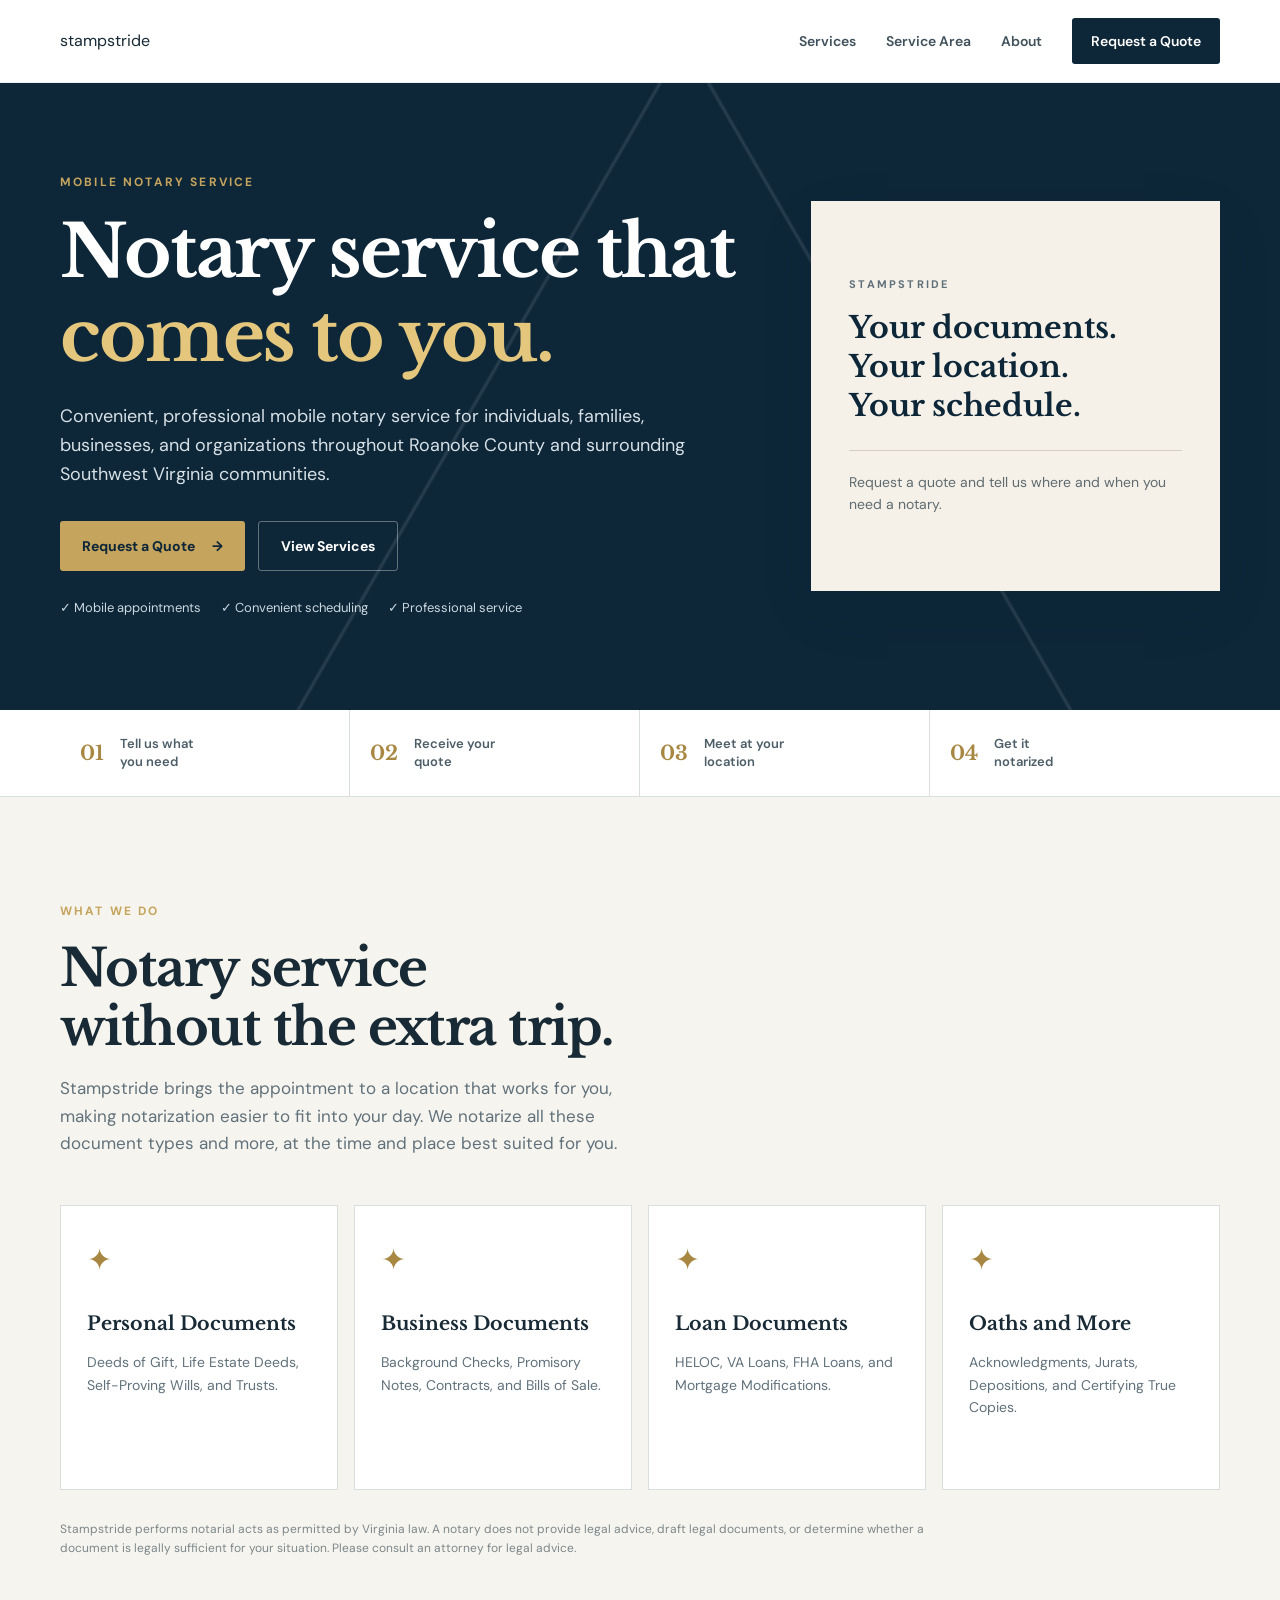
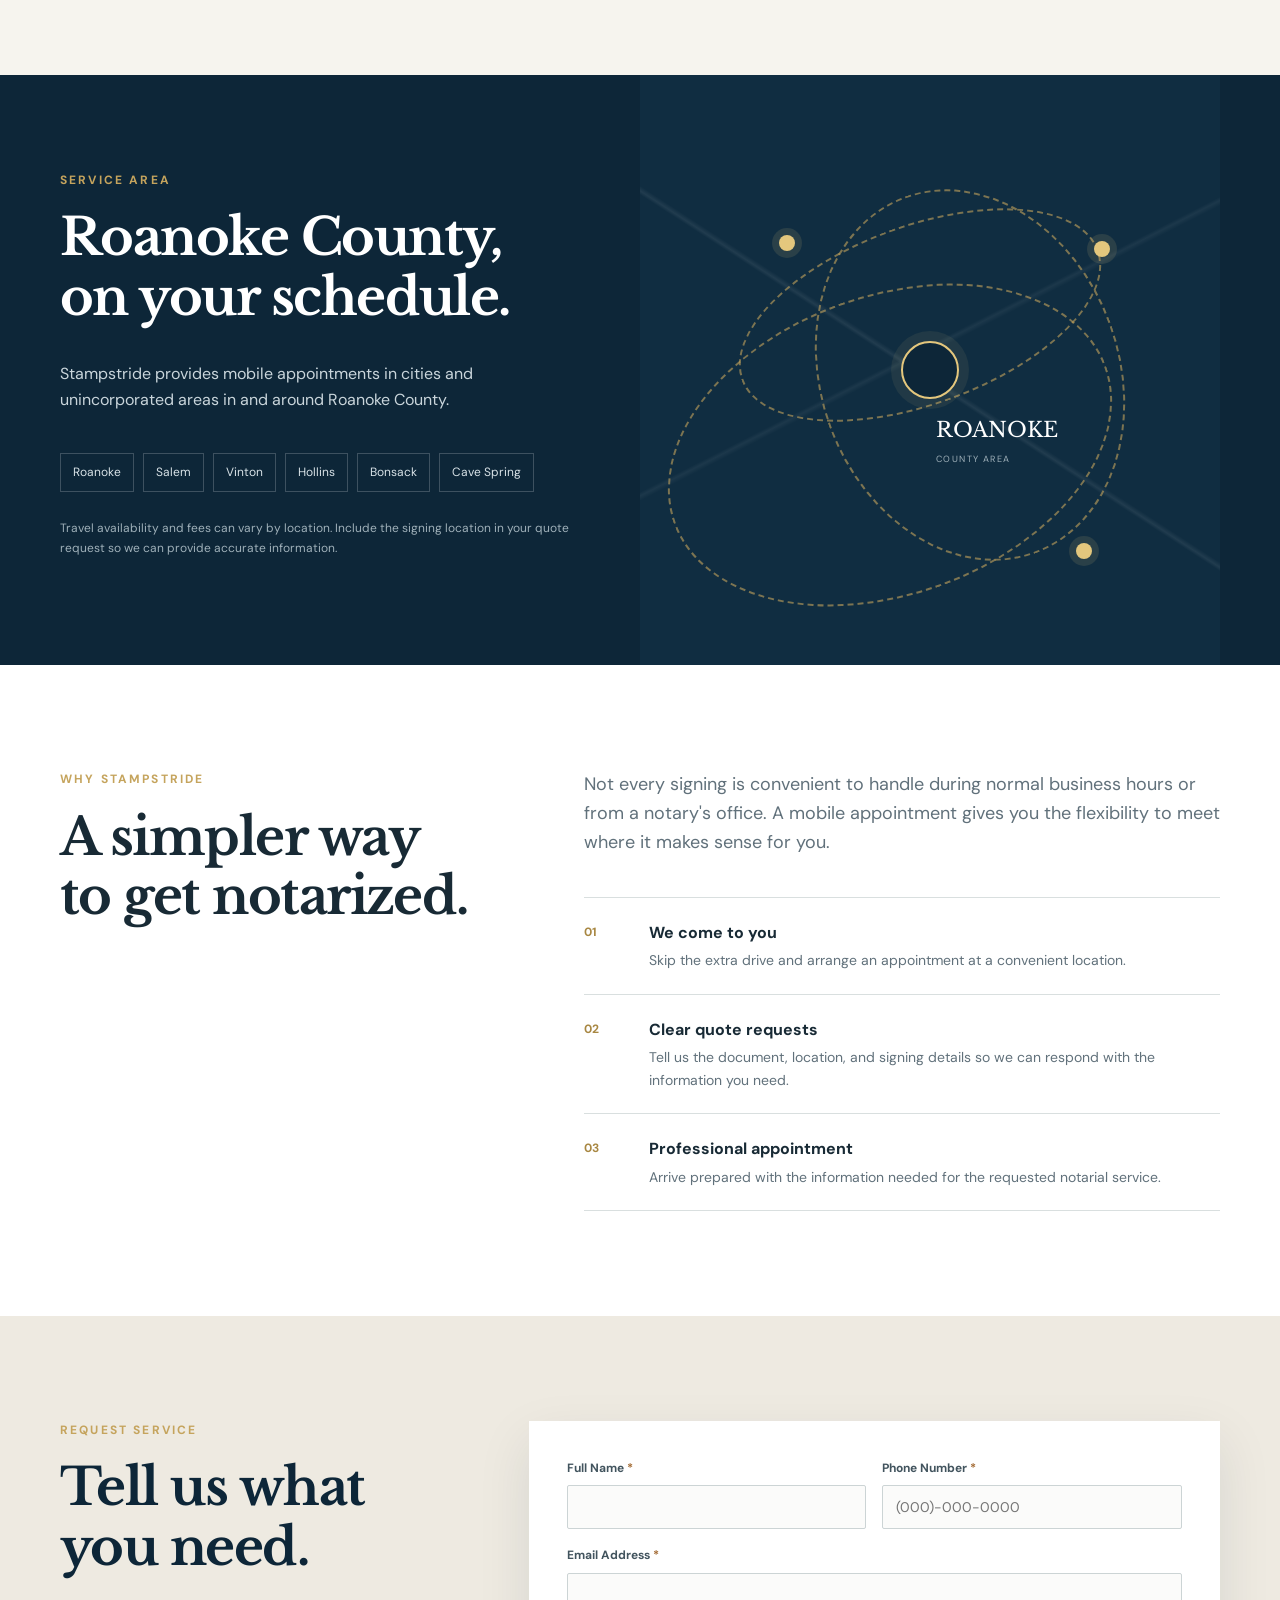
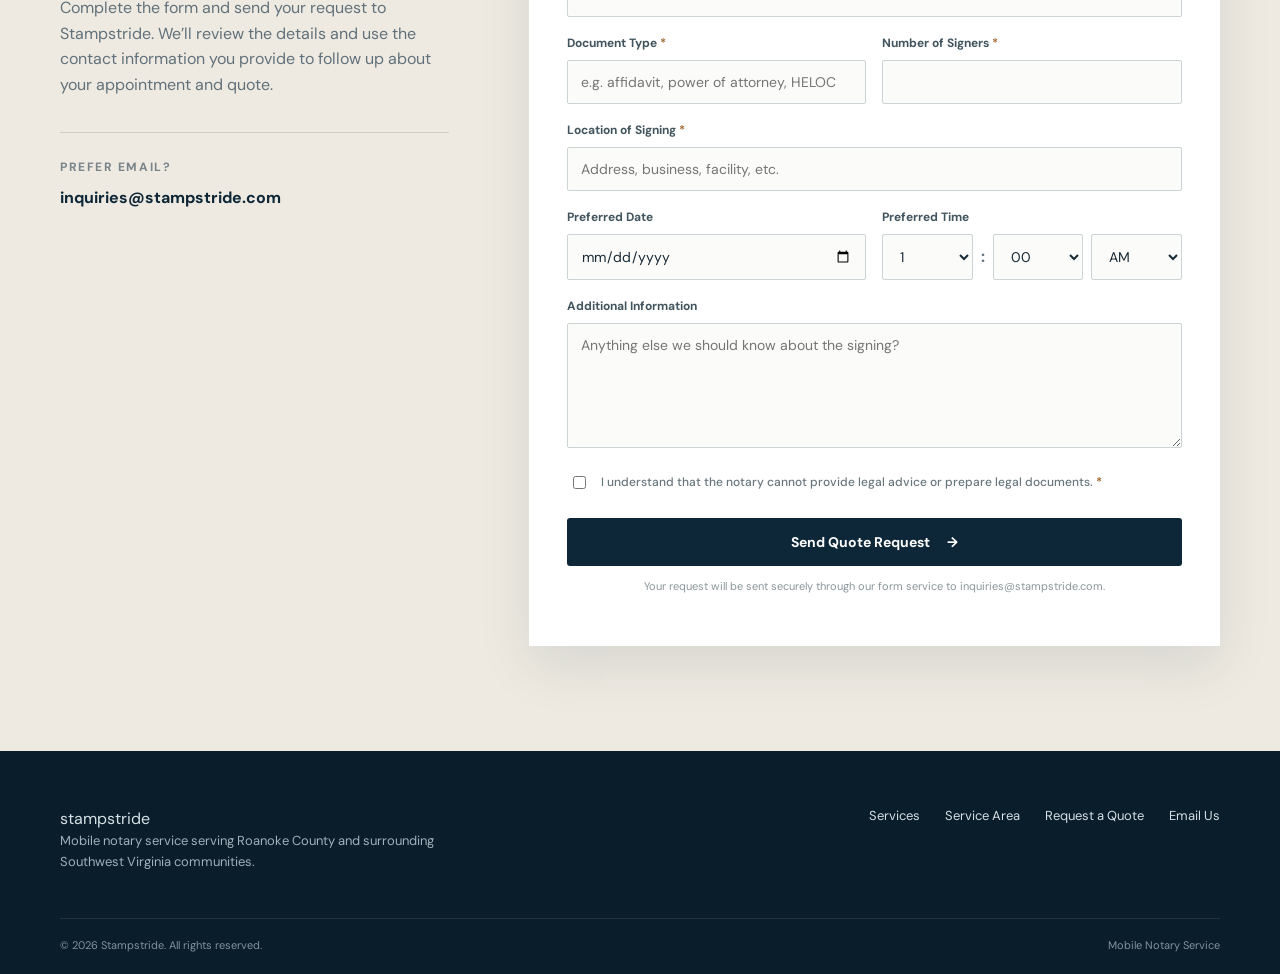
==== index.html @ e32e6a05 "Refine service descriptions in index.html Updated service descriptions to include 'and' for clarity." ====
<!doctype html>
<html lang="en">
<head>
  <meta charset="utf-8">
  <meta name="viewport" content="width=device-width, initial-scale=1">
  <meta name="description" content="Stampstride is a mobile notary service serving Roanoke County and surrounding Southwest Virginia communities. Request a convenient mobile notary quote.">
  <meta name="theme-color" content="#0d2638">
  <title>Stampstride | Mobile Notary Service in Roanoke County, VA</title>
  <link rel="canonical" href="https://stampstride.com/">
  <meta property="og:title" content="Stampstride | Mobile Notary Service">
  <meta property="og:description" content="Convenient mobile notary service serving Roanoke County and surrounding Southwest Virginia communities.">
  <meta property="og:type" content="website">
  <meta property="og:url" content="https://stampstride.com/">
  <link rel="icon" href="image.png" type="image/png">
  <link rel="preconnect" href="https://fonts.googleapis.com">
  <link rel="preconnect" href="https://fonts.gstatic.com" crossorigin>
  <link href="https://fonts.googleapis.com/css2?family=DM+Sans:wght@400;500;600;700&family=Libre+Baskerville:wght@700&display=swap" rel="stylesheet">
  <link rel="stylesheet" href="styles.css">
</head>
<body>
  <header class="site-header">
    <div class="container nav-wrap">
      <a class="brand" href="#top" aria-label="Stampstride home"><span class="brand-mark">stampstride</span></a>
      <nav class="nav" aria-label="Main navigation">
        <a href="#services">Services</a><a href="#service-area">Service Area</a><a href="#about">About</a><a class="nav-cta" href="#quote">Request a Quote</a>
      </nav>
      <button class="menu-toggle" aria-label="Open menu" aria-expanded="false"><span></span><span></span><span></span></button>
    </div>
    <div class="mobile-nav" aria-hidden="true"><a href="#services">Services</a><a href="#service-area">Service Area</a><a href="#about">About</a><a href="#quote">Request a Quote</a></div>
  </header>

  <main id="top">
    <section class="hero"><div class="hero-texture"></div><div class="container hero-grid">
      <div class="hero-copy"><p class="eyebrow">Mobile Notary Service</p><h1>Notary service that<br><em>comes to you.</em></h1>
        <p class="hero-lead">Convenient, professional mobile notary service for individuals, families, businesses, and organizations throughout Roanoke County and surrounding Southwest Virginia communities.</p>
        <div class="hero-actions"><a class="button button-primary" href="#quote">Request a Quote <span>→</span></a><a class="button button-ghost" href="#services">View Services</a></div>
        <div class="hero-points"><span>✓ Mobile appointments</span><span>✓ Convenient scheduling</span><span>✓ Professional service</span></div>
      </div>
      <div class="hero-card" aria-label="Mobile notary appointment"><div class="stamp-mark"><div class="stamp-circle">SS</div><div class="stamp-lines"></div></div><p class="card-label">STAMPSTRIDE</p><h2>Your documents.<br>Your location.<br>Your schedule.</h2><div class="card-rule"></div><p>Request a quote and tell us where and when you need a notary.</p></div>
    </div></section>

    <section class="trust-strip"><div class="container trust-grid"><div><strong>01</strong><span>Tell us what<br>you need</span></div><div><strong>02</strong><span>Receive your<br>quote</span></div><div><strong>03</strong><span>Meet at your<br>location</span></div><div><strong>04</strong><span>Get it<br>notarized</span></div></div></section>

    <section class="section" id="services"><div class="container"><div class="section-heading"><p class="eyebrow">What We Do</p><h2>Notary service<br>without the extra trip.</h2><p>Stampstride brings the appointment to a location that works for you, making notarization easier to fit into your day. We notarize all these document types and more, at the time and place best suited for you.</p></div><div class="service-grid">
      <article class="service-card"><span class="service-number"></span><div class="icon">✦</div><h3>Personal Documents</h3><p>Deeds of Gift, Life Estate Deeds, Self-Proving Wills, and Trusts.</p></article>
      <article class="service-card"><span class="service-number"></span><div class="icon">✦</div><h3>Business Documents</h3><p>Background Checks, Promisory Notes, Contracts, and Bills of Sale.</p></article>
      <article class="service-card"><span class="service-number"></span><div class="icon">✦</div><h3>Loan Documents</h3><p>HELOC, VA Loans, FHA Loans, and Mortgage Modifications.</p></article>
      <article class="service-card"><span class="service-number"></span><div class="icon">✦</div><h3>Oaths and More</h3><p>Acknowledgments, Jurats, Depositions, and Certifying True Copies.</p></article>
    </div><p class="legal-note">Stampstride performs notarial acts as permitted by Virginia law. A notary does not provide legal advice, draft legal documents, or determine whether a document is legally sufficient for your situation. Please consult an attorney for legal advice.</p></div></section>

    <section class="split-section" id="service-area"><div class="container split-grid"><div class="area-panel"><p class="eyebrow">Service Area</p><h2>Roanoke County,<br>on your schedule.</h2><p>Stampstride provides mobile appointments in cities and unincorporated areas in and around Roanoke County.</p><div class="area-list"><span>Roanoke</span><span>Salem</span><span>Vinton</span><span>Hollins</span><span>Bonsack</span><span>Cave Spring</span></div><p class="small-note">Travel availability and fees can vary by location. Include the signing location in your quote request so we can provide accurate information.</p></div><div class="area-visual"><div class="route route-one"></div><div class="route route-two"></div><div class="route route-three"></div><div class="map-pin pin-main" aria-hidden="true"></div><div class="map-pin pin-one"></div><div class="map-pin pin-two"></div><div class="map-pin pin-three"></div><div class="map-label">ROANOKE<br><small>COUNTY AREA</small></div></div></div></section>

    <section class="section about-section" id="about"><div class="container about-grid"><div><p class="eyebrow">Why Stampstride</p><h2>A simpler way<br>to get notarized.</h2></div><div class="about-copy"><p>Not every signing is convenient to handle during normal business hours or from a notary's office. A mobile appointment gives you the flexibility to meet where it makes sense for you.</p><div class="feature-list"><div><span>01</span><div><h3>We come to you</h3><p>Skip the extra drive and arrange an appointment at a convenient location.</p></div></div><div><span>02</span><div><h3>Clear quote requests</h3><p>Tell us the document, location, and signing details so we can respond with the information you need.</p></div></div><div><span>03</span><div><h3>Professional appointment</h3><p>Arrive prepared with the information needed for the requested notarial service.</p></div></div></div></div></div></section>

    <section class="quote-section" id="quote"><div class="container quote-grid"><div class="quote-intro"><p class="eyebrow">Request Service</p><h2>Tell us what<br>you need.</h2><p>Complete the form and send your request to Stampstride. We’ll review the details and use the contact information you provide to follow up about your appointment and quote.</p><div class="direct-contact"><p>Prefer email?</p><a href="mailto:inquiries@stampstride.com?subject=Notary%20Service%20Request">inquiries@stampstride.com</a></div></div>
      <form class="quote-form" action="https://formspree.io/f/YOUR_FORMSPREE_FORM_ID" method="POST"><input type="hidden" name="_subject" value="New Stampstride Notary Quote Request"><input type="hidden" name="_cc" value=""><input type="hidden" name="_template" value="table"><input type="hidden" name="_next" value="https://stampstride.com/thank-you.html"><input type="text" name="_gotcha" class="honeypot" tabindex="-1" autocomplete="off">
        <div class="form-row"><label><span>Full Name <b>*</b></span><input type="text" name="name" autocomplete="name" required></label><label><span>Phone Number <b>*</b></span><input type="tel" name="phone" autocomplete="tel" required></label></div>
        <label><span>Email Address <b>*</b></span><input type="email" name="email" autocomplete="email" required></label>
        <div class="form-row"><label><span>Document Type <b>*</b></span><input type="text" name="document_type" placeholder="e.g. affidavit, power of attorney, HELOC" required></label><label><span>Number of Signers <b>*</b></span><input type="number" name="number_of_signers" min="1" max="50" required></label></div>
        <label><span>Location of Signing <b>*</b></span><input type="text" name="signing_location" placeholder="Address, business, facility, etc." autocomplete="street-address" required></label>
        <div class="form-row"><label><span>Preferred Date</span><input type="date" name="preferred_date"></label><label><span>Preferred Time</span><input type="text" name="preferred_time" placeholder="e.g. 2:00 PM"></label></div>
        <label><span>Additional Information</span><textarea name="additional_information" rows="5" placeholder="Anything else we should know about the signing?"></textarea></label>
        <div class="form-consent"><label class="check-label"><input type="checkbox" name="understand_notary" value="Yes" required><span>I understand that the notary cannot provide legal advice or prepare legal documents. <b>*</b></span></label></div>
        <button class="button button-submit" type="submit">Send Quote Request <span>→</span></button><p class="form-footnote">Your request will be sent securely through our form service to inquiries@stampstride.com.</p><div class="form-status" role="status" aria-live="polite"></div>
      </form></div></section>
  </main>

  <footer class="site-footer"><div class="container footer-top"><div><div class="footer-mark" aria-label="Stampstride">stampstride</div><p>Mobile notary service serving Roanoke County and surrounding Southwest Virginia communities.</p></div><div class="footer-links"><a href="#services">Services</a><a href="#service-area">Service Area</a><a href="#quote">Request a Quote</a><a href="mailto:inquiries@stampstride.com">Email Us</a></div></div><div class="container footer-bottom"><span>© <span id="year"></span> Stampstride. All rights reserved.</span><span>Mobile Notary Service</span></div></footer>
  <script src="script.js"></script>
</body>
</html>
---- styles.css ----
:root{
  --navy:#0d2638;
  --navy-2:#12364d;
  --ink:#182a35;
  --muted:#61717b;
  --paper:#f6f4ee;
  --white:#fff;
  --line:#d9dfdf;
  --accent:#c5a45d;
  --accent-dark:#a88742;
  --shadow:0 20px 50px rgba(13,38,56,.10);
}
*{box-sizing:border-box}
html{scroll-behavior:smooth}
body{margin:0;font-family:"DM Sans",Arial,sans-serif;color:var(--ink);background:var(--paper);line-height:1.6}
a{color:inherit;text-decoration:none}
img{max-width:100%;display:block}
.container{width:min(1160px,calc(100% - 40px));margin:auto}
.site-header{position:sticky;top:0;z-index:20;background:rgba(255,255,255,.96);backdrop-filter:blur(10px);border-bottom:1px solid rgba(13,38,56,.08)}
.nav-wrap{height:82px;display:flex;align-items:center;justify-content:space-between}
.brand img{width:172px;height:auto}
.nav{display:flex;align-items:center;gap:30px;font-size:14px;font-weight:600}
.nav a:not(.nav-cta){color:#40515c}
.nav a:not(.nav-cta):hover{color:var(--navy)}
.nav-cta{background:var(--navy);color:#fff;padding:12px 19px;border-radius:3px}
.menu-toggle{display:none;background:none;border:0;padding:8px}
.menu-toggle span{display:block;width:25px;height:2px;background:var(--navy);margin:5px}
.mobile-nav{display:none}
.hero{position:relative;overflow:hidden;background:var(--navy);color:#fff;padding:90px 0 92px}
.hero-texture{position:absolute;inset:0;opacity:.12;background-image:linear-gradient(120deg,transparent 0 40%,#fff 40.2%,transparent 40.4%),linear-gradient(60deg,transparent 0 65%,#fff 65.2%,transparent 65.4%)}
.hero-grid{position:relative;display:grid;grid-template-columns:1.25fr .75fr;gap:70px;align-items:center}
.eyebrow{font-size:12px;letter-spacing:.18em;text-transform:uppercase;font-weight:700;color:var(--accent);margin:0 0 18px}
.hero h1,.section-heading h2,.area-panel h2,.about-grid h2,.quote-intro h2{font-family:"Libre Baskerville",Georgia,serif;line-height:1.16;letter-spacing:-.03em}
.hero h1{font-size:clamp(42px,6vw,72px);margin:0 0 25px}
.hero h1 em{color:#e4c77d;font-style:normal}
.hero-lead{max-width:670px;color:#d6e0e5;font-size:18px}
.hero-actions{display:flex;gap:13px;margin:32px 0 27px}
.button{display:inline-flex;align-items:center;justify-content:center;gap:17px;border:0;cursor:pointer;font:700 14px "DM Sans",sans-serif;padding:15px 22px;border-radius:3px;transition:.2s ease}
.button-primary{background:var(--accent);color:var(--navy)}
.button-primary:hover{background:#d8ba70;transform:translateY(-1px)}
.button-ghost{border:1px solid rgba(255,255,255,.35);color:#fff}
.button-ghost:hover{background:rgba(255,255,255,.08)}
.hero-points{display:flex;gap:20px;flex-wrap:wrap;color:#cbd8df;font-size:13px}
.hero-card{background:#f5f1e8;color:var(--navy);padding:42px 38px;box-shadow:var(--shadow);position:relative;min-height:390px;display:flex;flex-direction:column;justify-content:center}
.stamp-mark{display:flex;align-items:center;gap:15px;margin-bottom:25px}
.stamp-circle{width:58px;height:58px;border:2px solid var(--accent-dark);border-radius:50%;display:grid;place-items:center;font-weight:700;font-size:13px;letter-spacing:.08em}
.stamp-lines{width:70px;height:2px;background:var(--accent)}
.card-label{font-size:11px;letter-spacing:.2em;font-weight:700;margin:0 0 14px;color:#60707a}
.hero-card h2{font-family:"Libre Baskerville",Georgia,serif;font-size:30px;line-height:1.3;margin:0}
.card-rule{height:1px;background:#d5cec0;margin:25px 0 20px}
.hero-card>p:last-child{font-size:14px;color:#5f6b70;margin:0}
.trust-strip{background:#fff;border-bottom:1px solid var(--line)}
.trust-grid{display:grid;grid-template-columns:repeat(4,1fr)}
.trust-grid>div{padding:25px 20px;display:flex;align-items:center;gap:16px;border-right:1px solid var(--line)}
.trust-grid>div:last-child{border-right:0}
.trust-grid strong{font-family:"Libre Baskerville",Georgia,serif;font-size:20px;color:var(--accent-dark)}
.trust-grid span{font-size:13px;line-height:1.35;font-weight:600;color:#4d5e68}
.section{padding:105px 0}
.section-heading{max-width:700px;margin-bottom:48px}
.section-heading h2,.about-grid h2,.area-panel h2,.quote-intro h2{font-size:clamp(35px,4vw,52px);margin:0 0 18px}
.section-heading>p:last-child{max-width:610px;color:var(--muted);font-size:17px}
.service-grid{display:grid;grid-template-columns:repeat(4,1fr);gap:16px}
.service-card{background:#fff;border:1px solid var(--line);padding:30px 26px;min-height:285px;position:relative}
.service-card:hover{box-shadow:var(--shadow);transform:translateY(-2px);transition:.2s}
.service-number{position:absolute;right:21px;top:20px;font-size:11px;color:#9aa6aa;font-weight:700}
.icon{font-size:30px;color:var(--accent-dark);margin-bottom:25px}
.service-card h3{font-family:"Libre Baskerville",Georgia,serif;font-size:19px;margin:0 0 12px}
.service-card p{font-size:14px;color:var(--muted);margin:0}
.legal-note{margin-top:30px;font-size:12px;color:#7c878b;max-width:900px}
.split-section{background:var(--navy);color:#fff}
.split-grid{display:grid;grid-template-columns:1fr 1fr;min-height:590px}
.area-panel{padding:90px 60px 90px 0;display:flex;flex-direction:column;justify-content:center}
.area-panel h2{color:#fff}
.area-panel>p:not(.eyebrow){color:#c9d5db;max-width:520px}
.area-list{display:flex;flex-wrap:wrap;gap:9px;margin:25px 0 15px}
.area-list span{border:1px solid rgba(255,255,255,.2);padding:9px 12px;font-size:12px;color:#d8e2e7}
.small-note{font-size:12px!important;color:#9fb0b9!important}
.area-visual{position:relative;overflow:hidden;background:#102d41;min-height:590px}
.area-visual:before{content:"";position:absolute;inset:-20%;background:linear-gradient(25deg,transparent 49%,rgba(255,255,255,.07) 49.3%,transparent 49.7%),linear-gradient(145deg,transparent 48%,rgba(255,255,255,.05) 48.3%,transparent 48.7%);transform:rotate(8deg)}
.route{position:absolute;border:2px dashed rgba(197,164,93,.6);border-radius:50%;transform:rotate(-20deg)}
.route-one{width:380px;height:180px;left:90px;top:150px}
.route-two{width:300px;height:380px;left:180px;top:110px}
.route-three{width:460px;height:300px;left:20px;top:220px}
.map-pin{position:absolute;width:16px;height:16px;border-radius:50%;background:#e4c77d;box-shadow:0 0 0 7px rgba(228,199,125,.12)}
.pin-main{width:58px;height:58px;display:grid;place-items:center;font-size:12px;font-weight:700;border:2px solid #e4c77d;background:var(--navy);color:#e4c77d;box-shadow:0 0 0 10px rgba(228,199,125,.08)}
.pin-one{left:24%;top:27%}.pin-two{right:19%;top:28%}.pin-three{right:22%;bottom:18%}
.map-label{position:absolute;left:51%;top:58%;font-family:"Libre Baskerville",Georgia,serif;font-size:21px;line-height:1.2;color:#fff}
.map-label small{font-family:"DM Sans",sans-serif;font-size:9px;letter-spacing:.16em;color:#9fb0b9}
.about-section{background:#fff}
.about-grid{display:grid;grid-template-columns:.8fr 1.2fr;gap:100px}
.about-copy>p{font-size:18px;color:var(--muted);margin:0 0 40px}
.feature-list>div{display:grid;grid-template-columns:45px 1fr;gap:20px;padding:22px 0;border-top:1px solid var(--line)}
.feature-list>div:last-child{border-bottom:1px solid var(--line)}
.feature-list span{font-size:12px;font-weight:700;color:var(--accent-dark);padding-top:3px}
.feature-list h3{font-size:16px;margin:0 0 4px}
.feature-list p{font-size:14px;color:var(--muted);margin:0}
.quote-section{background:#eeeae1;padding:105px 0}
.quote-grid{display:grid;grid-template-columns:.72fr 1.28fr;gap:80px;align-items:start}
.quote-intro h2{color:var(--navy)}
.quote-intro>p:not(.eyebrow){color:var(--muted);max-width:420px}
.direct-contact{margin-top:35px;padding-top:25px;border-top:1px solid #d2cec4}
.direct-contact p{font-size:12px;text-transform:uppercase;letter-spacing:.13em;font-weight:700;color:#78838a;margin:0 0 7px}
.direct-contact a{font-weight:700;color:var(--navy)}
.quote-form{background:#fff;padding:38px;box-shadow:var(--shadow)}
.form-row{display:grid;grid-template-columns:1fr 1fr;gap:16px}
.quote-form label{display:block;margin-bottom:17px}
.quote-form label>span{display:block;font-size:12px;font-weight:700;color:#42545e;margin-bottom:7px}
.quote-form b{color:#a46c35}
.quote-form input,.quote-form select,.quote-form textarea{width:100%;font:14px "DM Sans",sans-serif;color:var(--ink);background:#fbfbfa;border:1px solid #ccd4d5;border-radius:2px;padding:12px 13px;outline:none}
.quote-form textarea{resize:vertical;min-height:125px}
.quote-form input:focus,.quote-form select:focus,.quote-form textarea:focus{border-color:#7b929e;box-shadow:0 0 0 3px rgba(13,38,56,.06)}
.preferred-time-picker{display:flex;align-items:center;gap:8px}
.preferred-time-picker select{flex:1;min-width:0}
.preferred-time-picker span{font-weight:700;color:var(--muted)}
.check-label{display:flex!important;gap:10px;align-items:flex-start}
.check-label input{width:17px;margin-top:3px;flex:0 0 auto}
.check-label span{font-size:12px!important;font-weight:500!important;color:#68767d!important}
.button-submit{width:100%;background:var(--navy);color:#fff;margin-top:2px}
.button-submit:hover{background:var(--navy-2)}
.form-footnote{font-size:11px;color:#8a9599;text-align:center;margin:12px 0 0}
.form-status{font-size:13px;margin-top:12px;text-align:center}
.honeypot{display:none!important}
.site-footer{background:#091d2a;color:#d5e0e5;padding:55px 0 20px}
.footer-top{display:flex;justify-content:space-between;gap:50px;padding-bottom:45px}
.footer-logo{width:155px;filter:brightness(0) invert(1);margin-bottom:15px}
.footer-top p{font-size:13px;color:#9fb0b9;max-width:380px;margin:0}
.footer-links{display:flex;gap:25px;align-items:flex-start;font-size:13px}
.footer-links a:hover{color:#fff}
.footer-bottom{border-top:1px solid rgba(255,255,255,.1);padding-top:18px;display:flex;justify-content:space-between;font-size:11px;color:#81939d}
@media(max-width:900px){
  .hero-grid,.split-grid,.quote-grid,.about-grid{grid-template-columns:1fr;gap:45px}
  .hero{padding:65px 0}
  .hero-card{min-height:0}
  .service-grid{grid-template-columns:1fr 1fr}
  .area-panel{padding:70px 0 20px}
  .area-visual{min-height:430px}
  .quote-grid{gap:30px}
}
@media(max-width:700px){
  .container{width:min(100% - 28px,1160px)}
  .nav{display:none}
  .menu-toggle{display:block}
  .mobile-nav{background:#fff;border-top:1px solid var(--line);padding:10px 14px 18px}
  .mobile-nav a{display:block;padding:12px;font-size:14px;font-weight:600}
  .mobile-nav.open{display:block}
  .hero h1{font-size:42px}
  .hero-card{padding:32px}
  .trust-grid{grid-template-columns:1fr 1fr}
  .trust-grid>div{border-bottom:1px solid var(--line)}
  .service-grid{grid-template-columns:1fr}
  .section,.quote-section{padding:75px 0}
  .form-row{grid-template-columns:1fr;gap:0}
  .quote-form{padding:24px 18px}
  .footer-top,.footer-links{flex-direction:column}
  .footer-links{gap:12px}
  .footer-bottom{flex-direction:column;gap:8px}
}
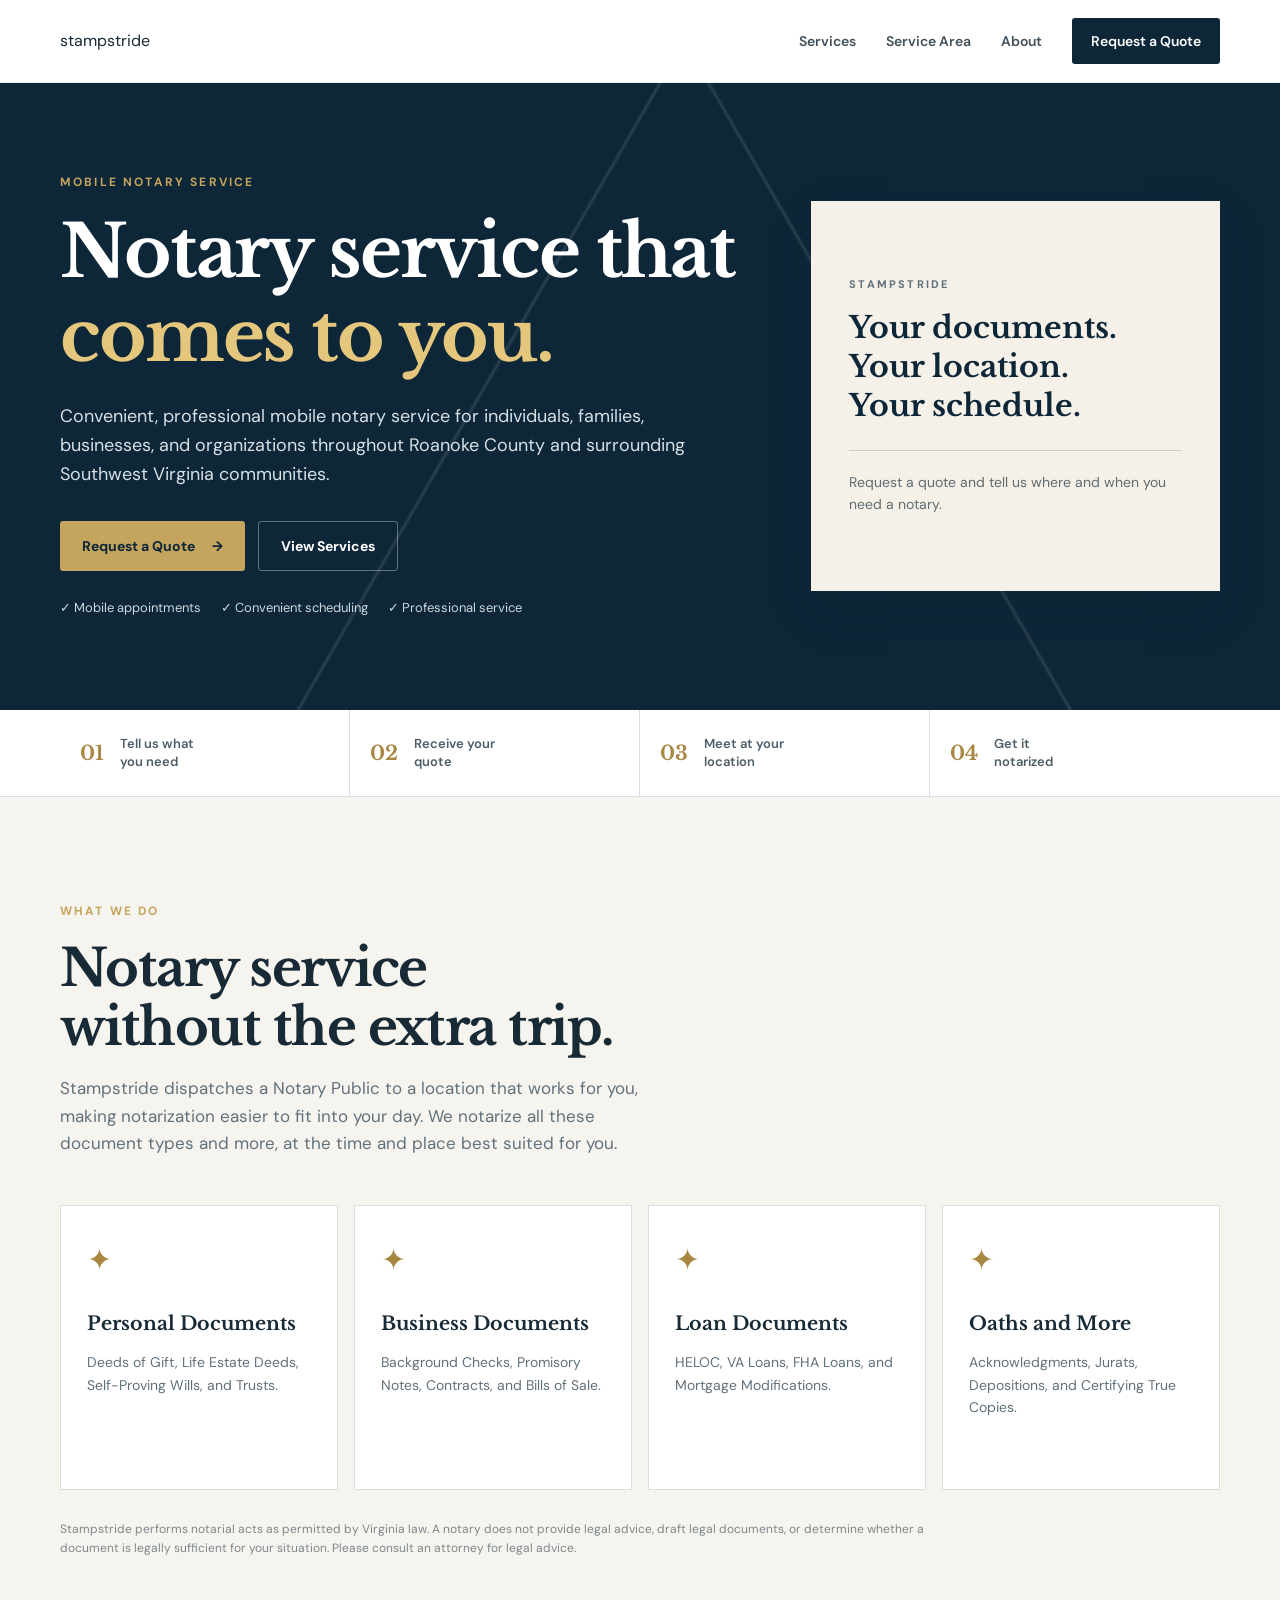
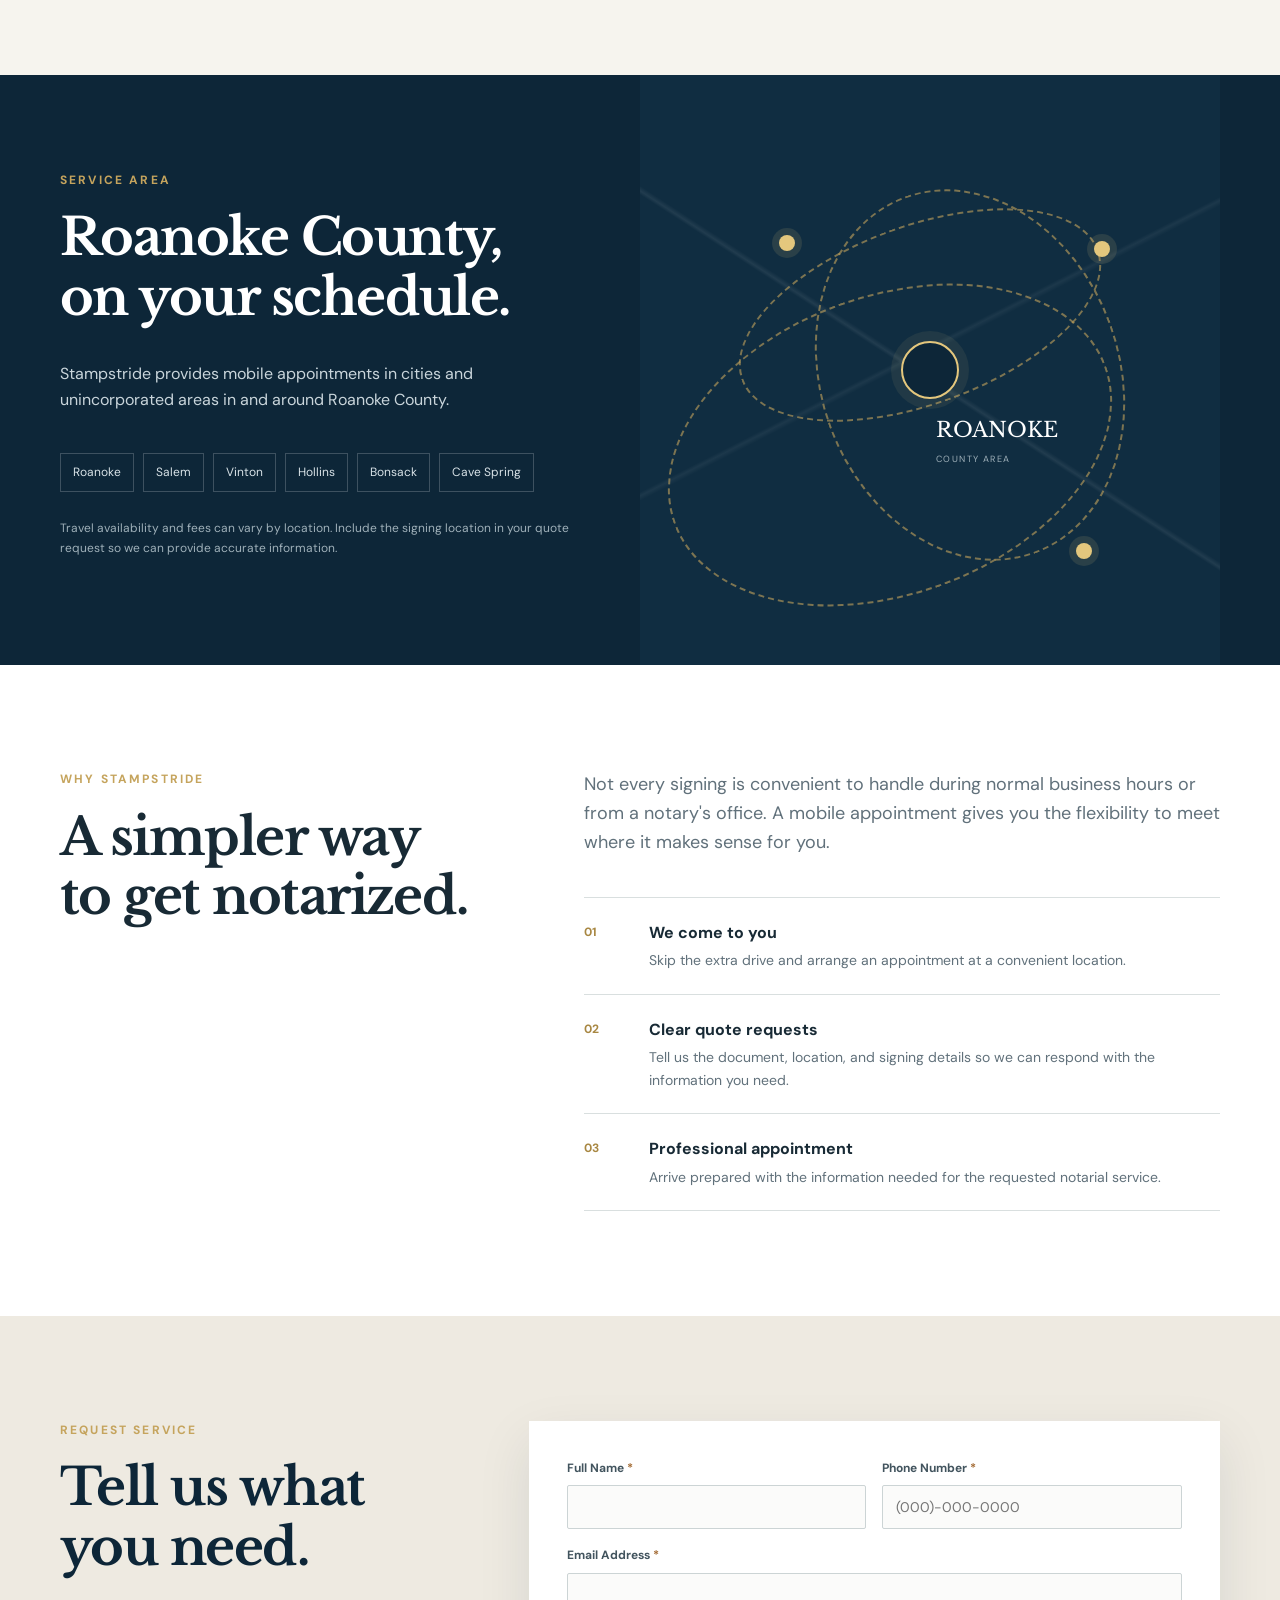
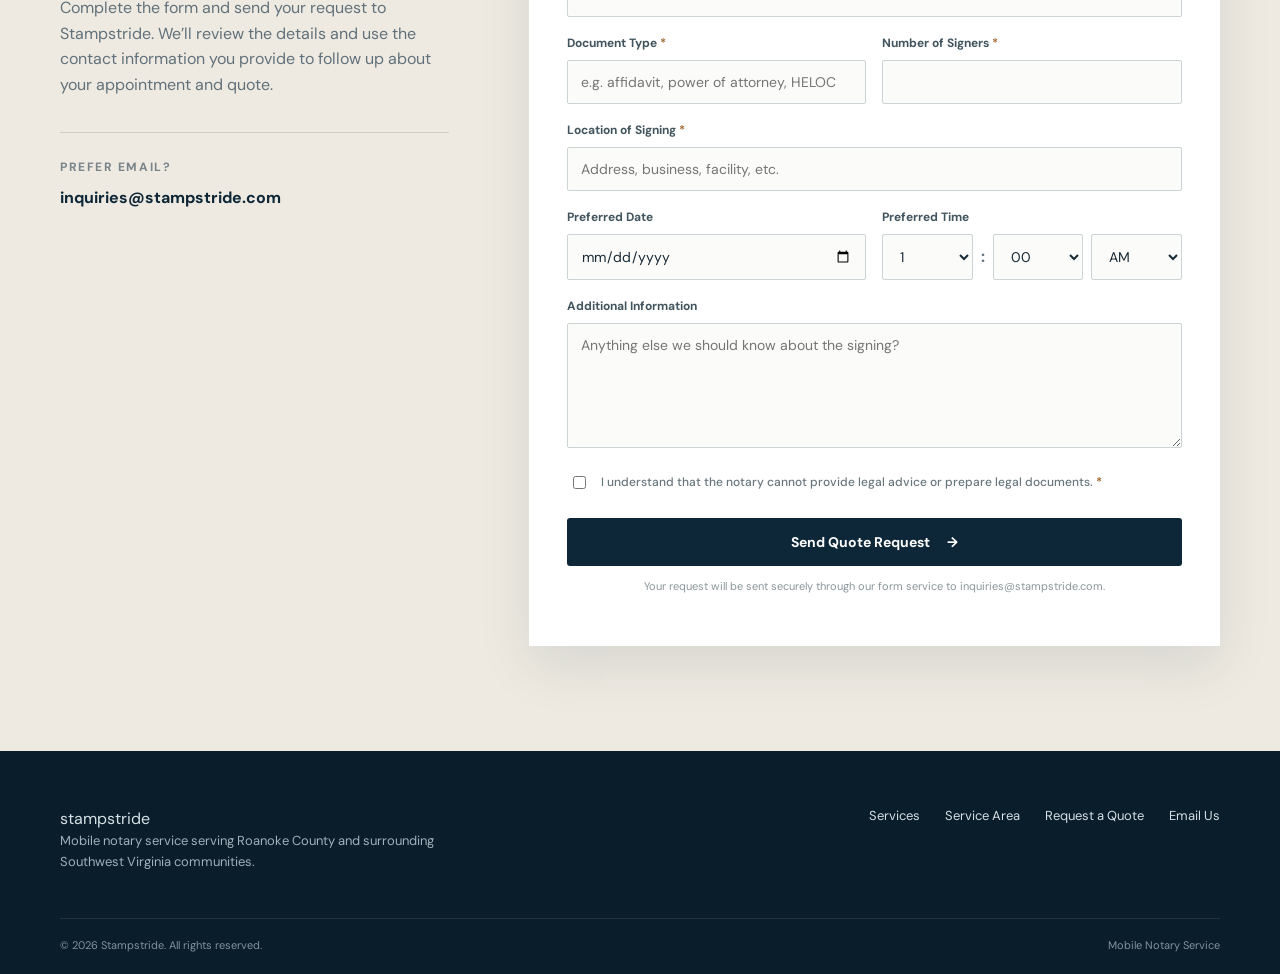
==== commit 5109ab05: "Revise notary service description in index.html Updated service description to clarify that Stampstr" ====
--- a/index.html
+++ b/index.html
@@ -41,7 +41,7 @@
 
     <section class="trust-strip"><div class="container trust-grid"><div><strong>01</strong><span>Tell us what<br>you need</span></div><div><strong>02</strong><span>Receive your<br>quote</span></div><div><strong>03</strong><span>Meet at your<br>location</span></div><div><strong>04</strong><span>Get it<br>notarized</span></div></div></section>
 
-    <section class="section" id="services"><div class="container"><div class="section-heading"><p class="eyebrow">What We Do</p><h2>Notary service<br>without the extra trip.</h2><p>Stampstride brings the appointment to a location that works for you, making notarization easier to fit into your day. We notarize all these document types and more, at the time and place best suited for you.</p></div><div class="service-grid">
+    <section class="section" id="services"><div class="container"><div class="section-heading"><p class="eyebrow">What We Do</p><h2>Notary service<br>without the extra trip.</h2><p>Stampstride dispatches a Notary Public to a location that works for you, making notarization easier to fit into your day. We notarize all these document types and more, at the time and place best suited for you.</p></div><div class="service-grid">
       <article class="service-card"><span class="service-number"></span><div class="icon">✦</div><h3>Personal Documents</h3><p>Deeds of Gift, Life Estate Deeds, Self-Proving Wills, and Trusts.</p></article>
       <article class="service-card"><span class="service-number"></span><div class="icon">✦</div><h3>Business Documents</h3><p>Background Checks, Promisory Notes, Contracts, and Bills of Sale.</p></article>
       <article class="service-card"><span class="service-number"></span><div class="icon">✦</div><h3>Loan Documents</h3><p>HELOC, VA Loans, FHA Loans, and Mortgage Modifications.</p></article>
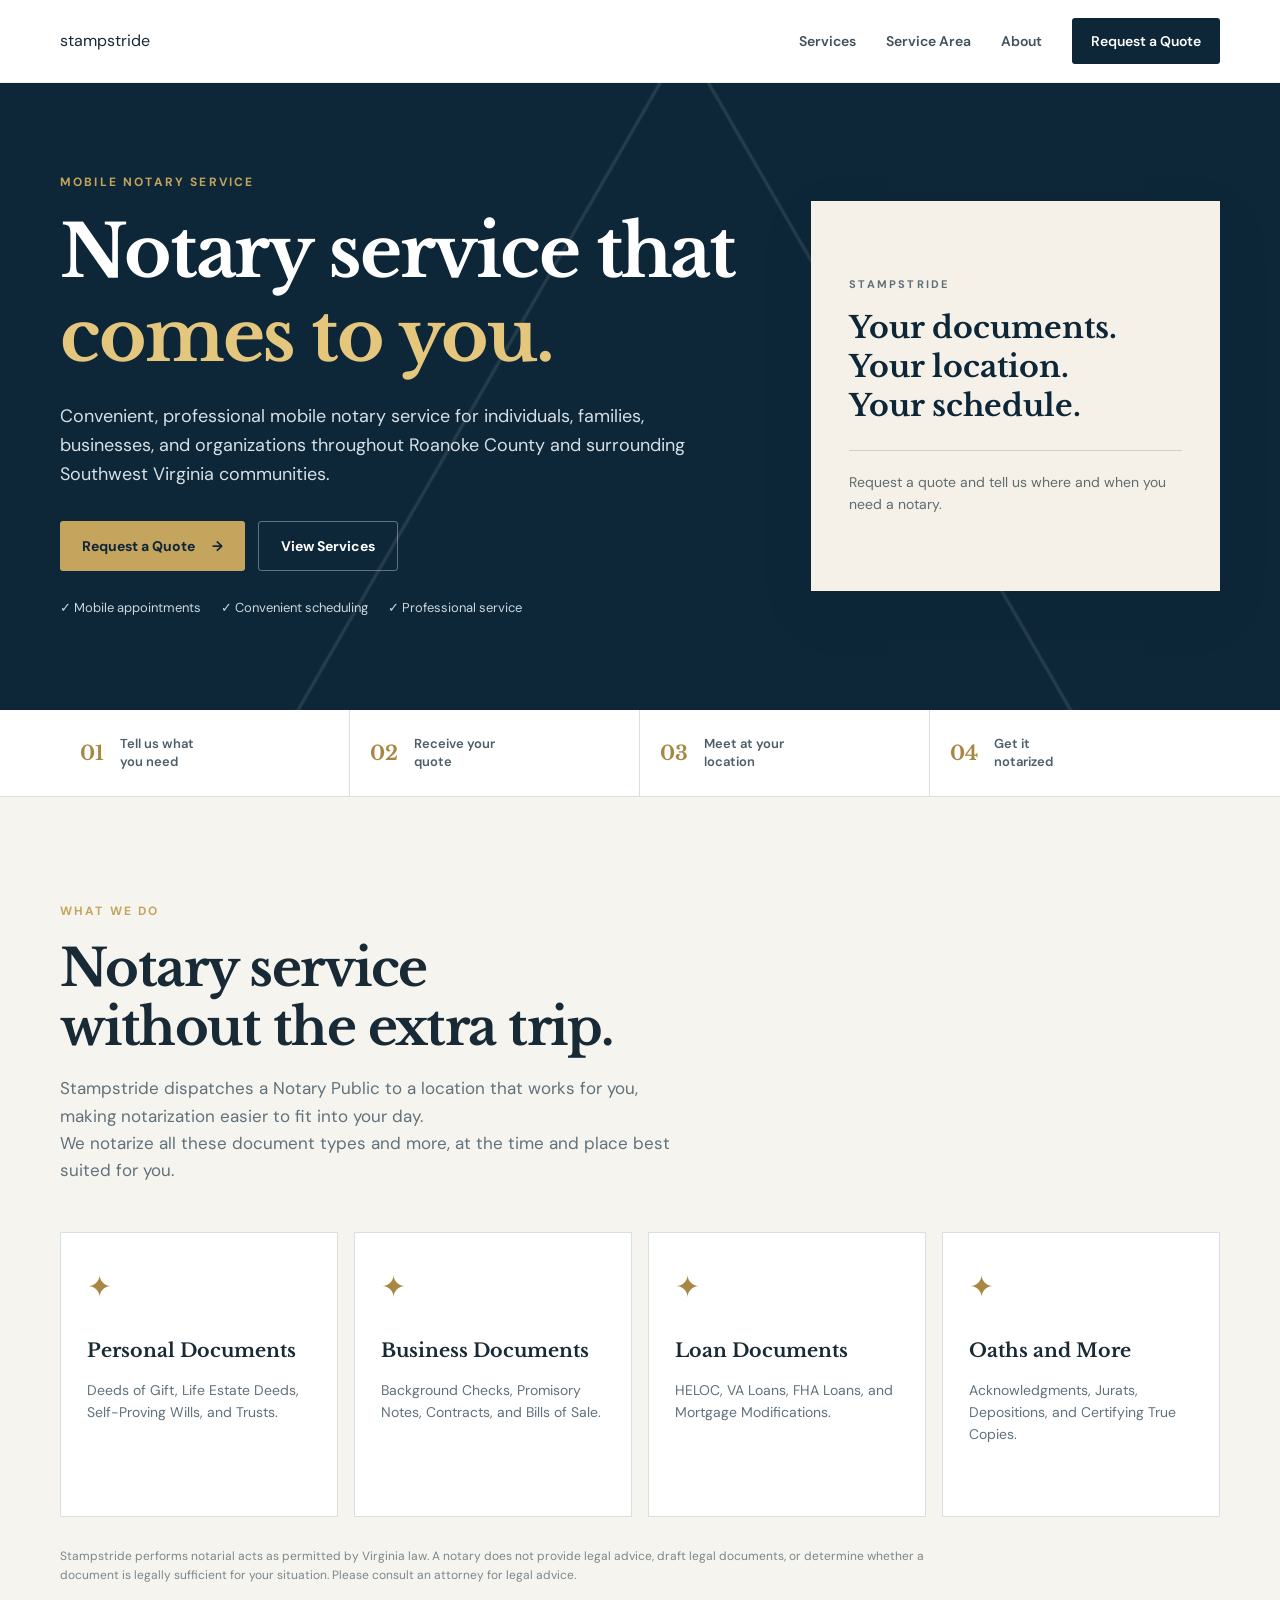
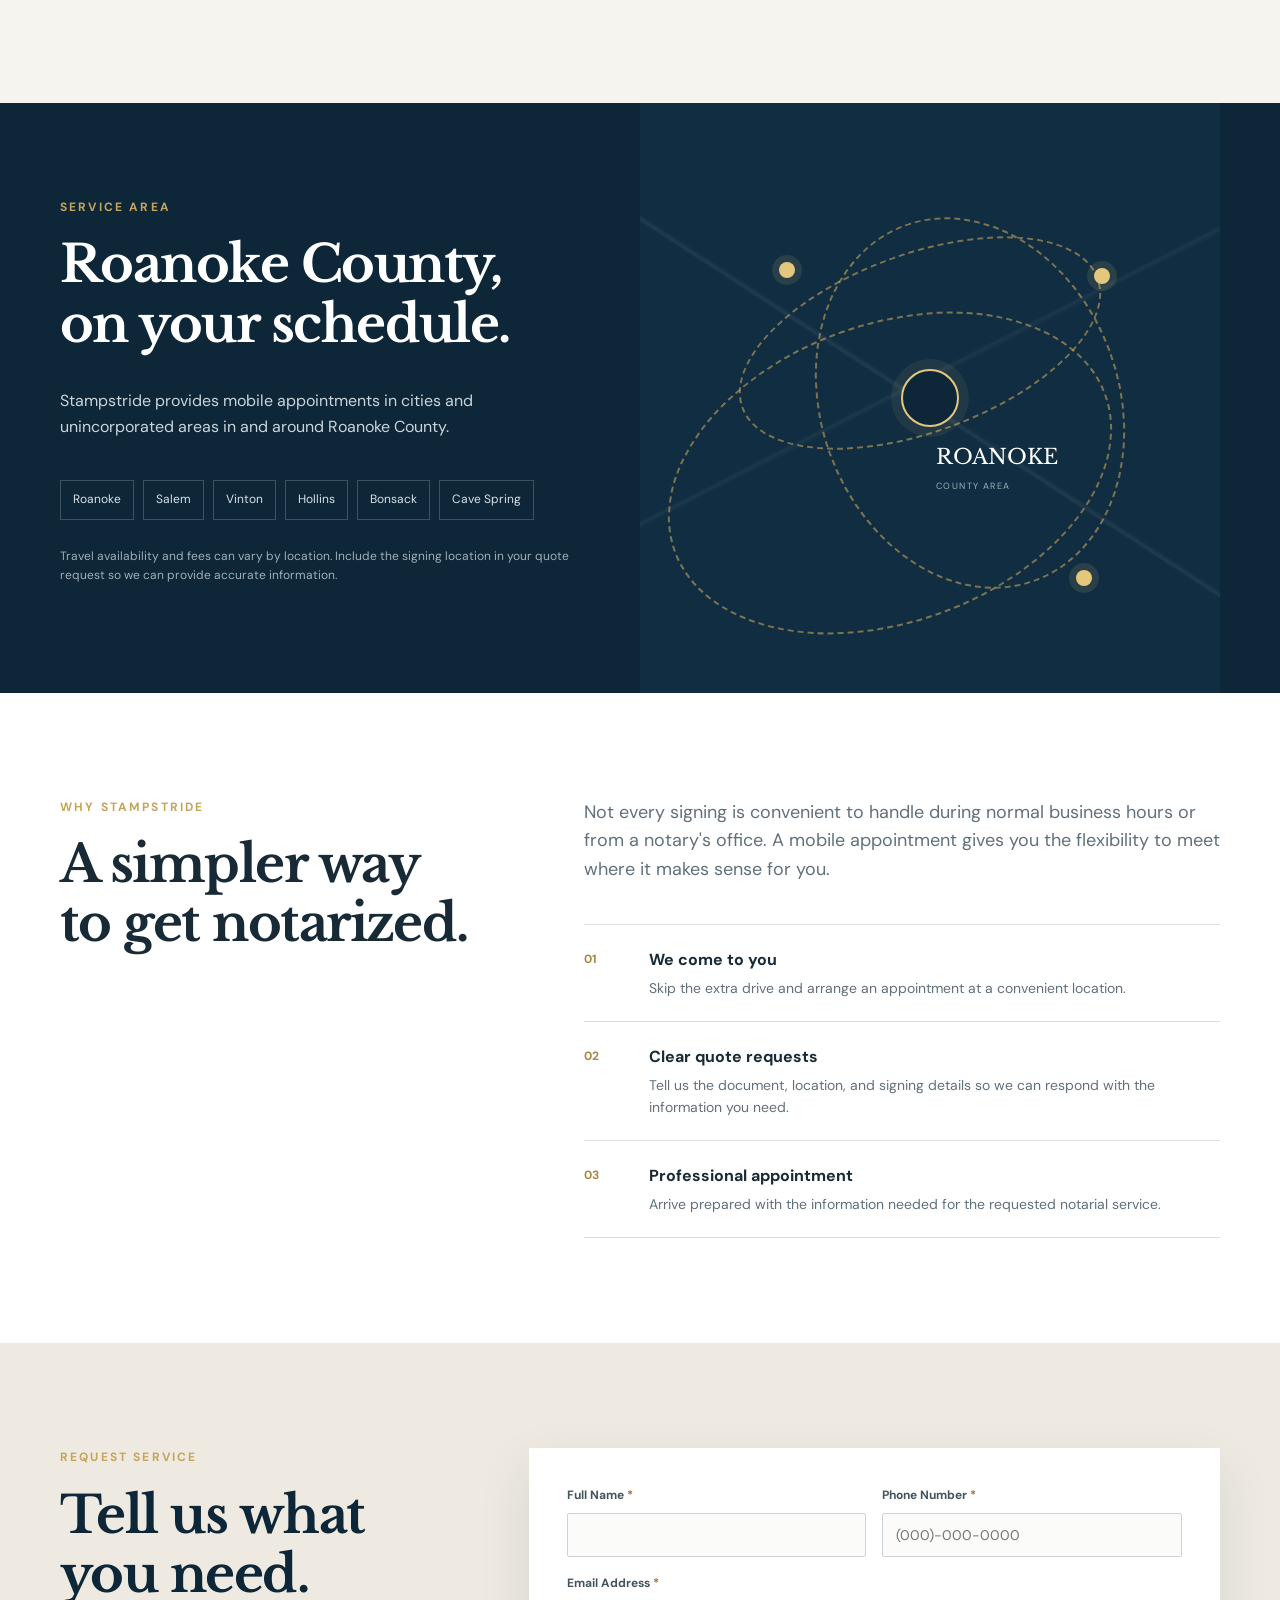
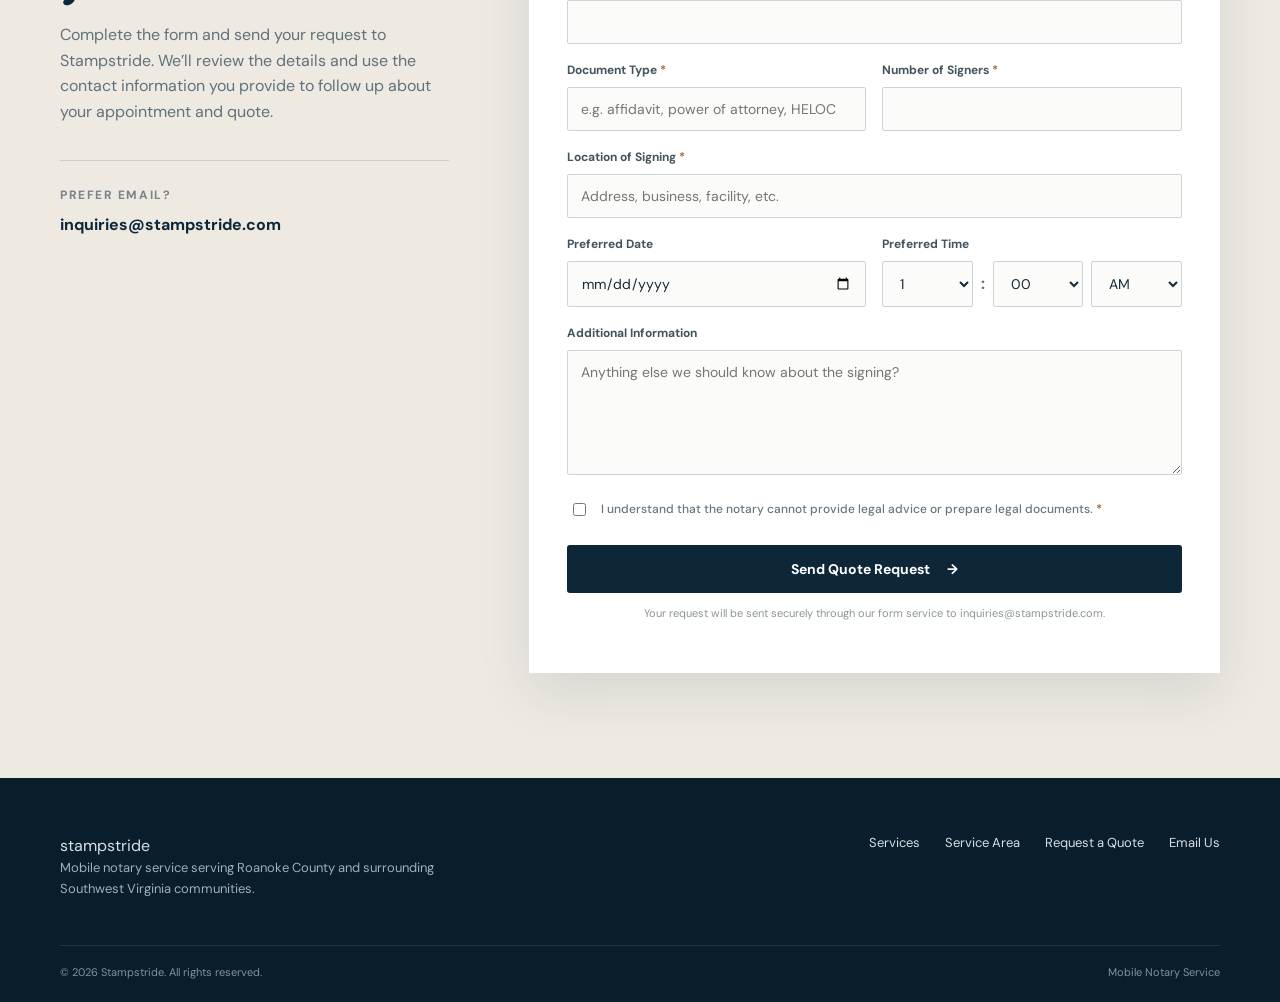
==== commit a86565fb: "Enhance service section with additional information Updated service description to include more deta" ====
--- a/index.html
+++ b/index.html
@@ -41,7 +41,7 @@
 
     <section class="trust-strip"><div class="container trust-grid"><div><strong>01</strong><span>Tell us what<br>you need</span></div><div><strong>02</strong><span>Receive your<br>quote</span></div><div><strong>03</strong><span>Meet at your<br>location</span></div><div><strong>04</strong><span>Get it<br>notarized</span></div></div></section>
 
-    <section class="section" id="services"><div class="container"><div class="section-heading"><p class="eyebrow">What We Do</p><h2>Notary service<br>without the extra trip.</h2><p>Stampstride dispatches a Notary Public to a location that works for you, making notarization easier to fit into your day. We notarize all these document types and more, at the time and place best suited for you.</p></div><div class="service-grid">
+    <section class="section" id="services"><div class="container"><div class="section-heading"><p class="eyebrow">What We Do</p><h2>Notary service<br>without the extra trip.</h2><p>Stampstride dispatches a Notary Public to a location that works for you, making notarization easier to fit into your day.<br>We notarize all these document types and more, at the time and place best suited for you.</p></div><div class="service-grid">
       <article class="service-card"><span class="service-number"></span><div class="icon">✦</div><h3>Personal Documents</h3><p>Deeds of Gift, Life Estate Deeds, Self-Proving Wills, and Trusts.</p></article>
       <article class="service-card"><span class="service-number"></span><div class="icon">✦</div><h3>Business Documents</h3><p>Background Checks, Promisory Notes, Contracts, and Bills of Sale.</p></article>
       <article class="service-card"><span class="service-number"></span><div class="icon">✦</div><h3>Loan Documents</h3><p>HELOC, VA Loans, FHA Loans, and Mortgage Modifications.</p></article>
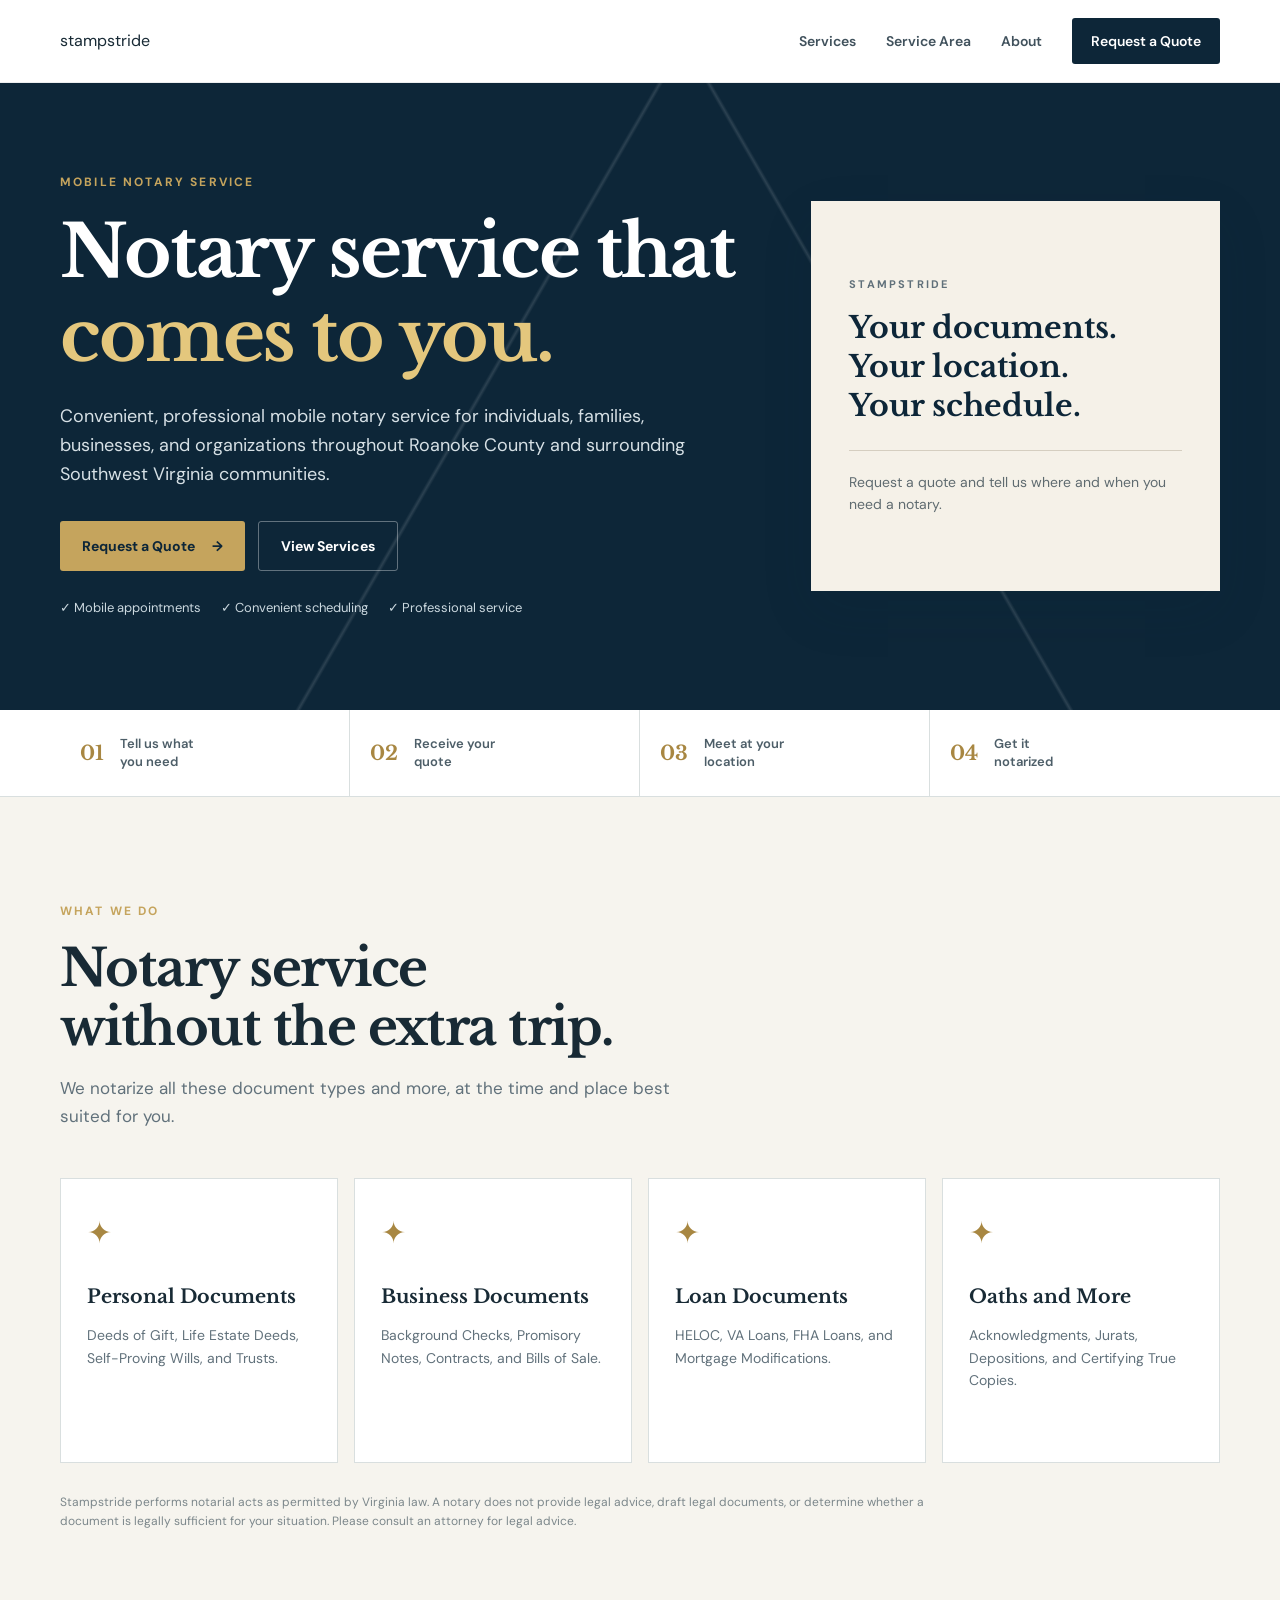
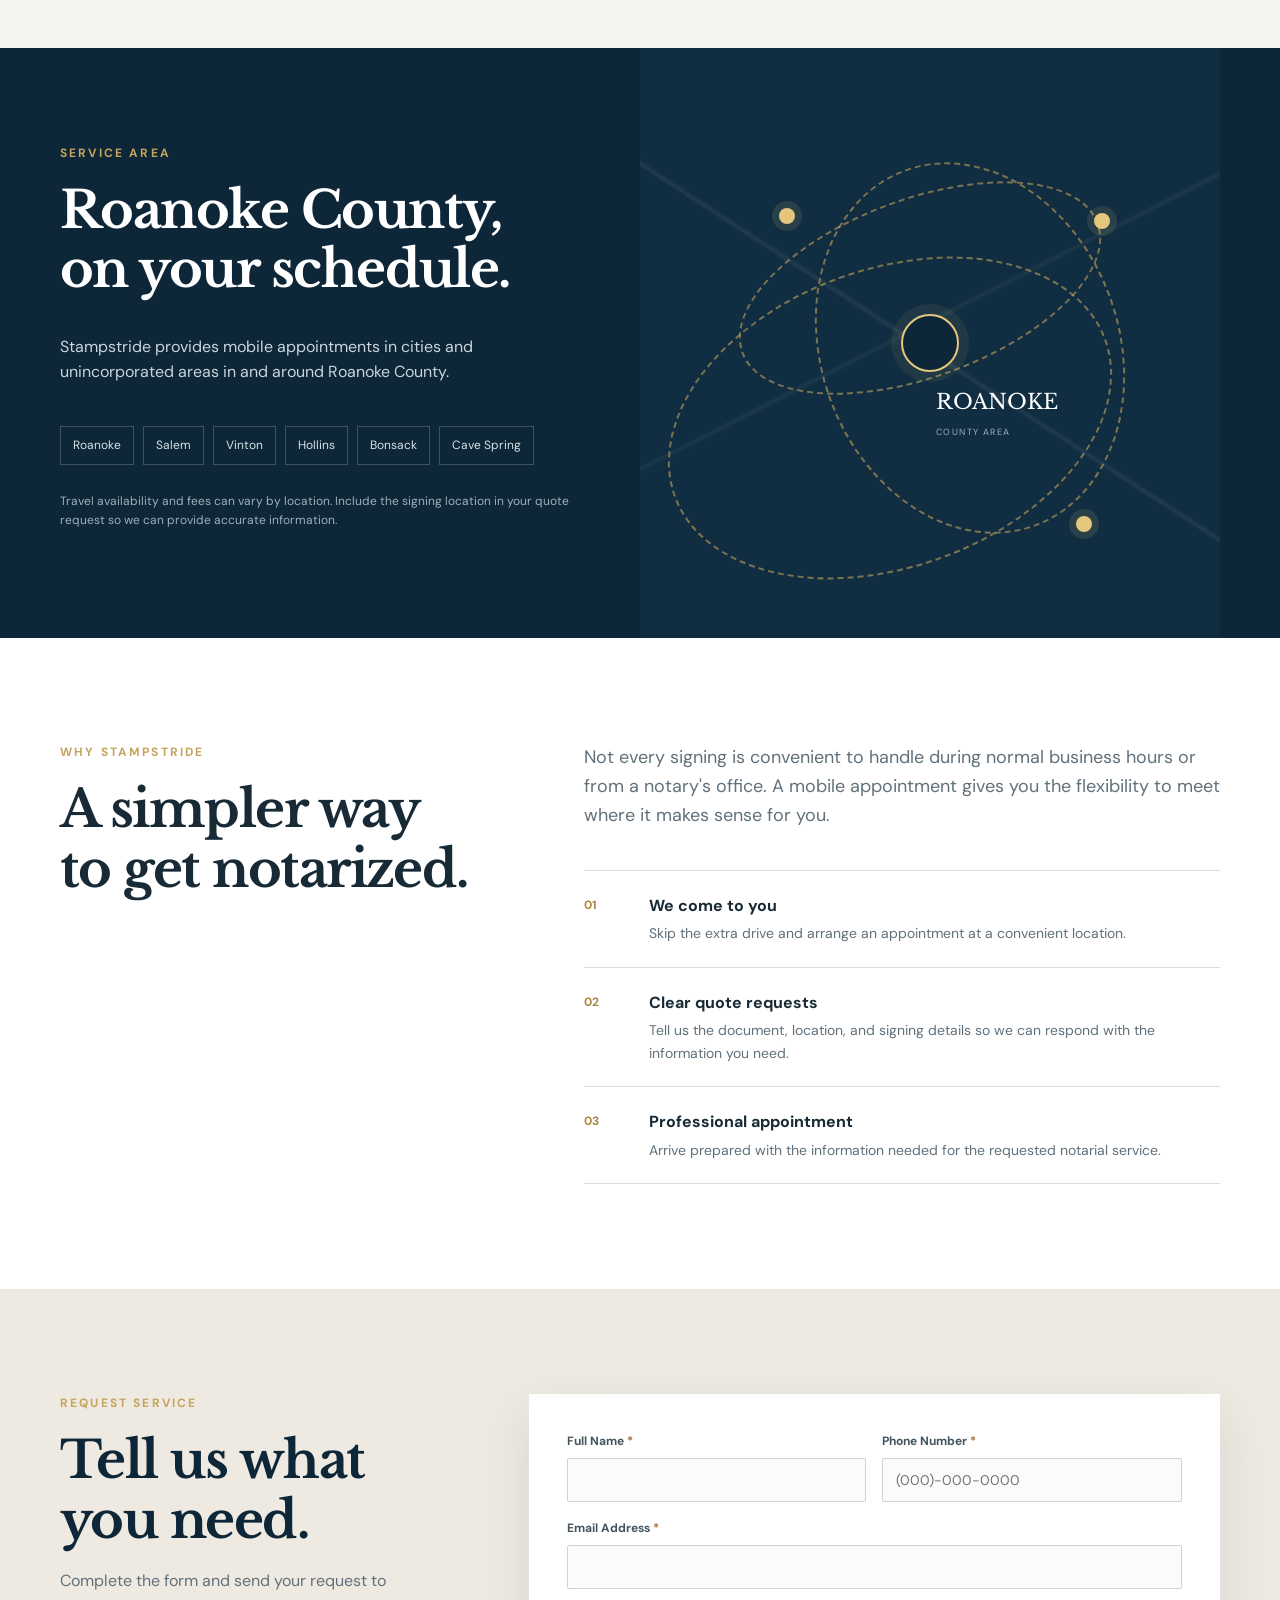
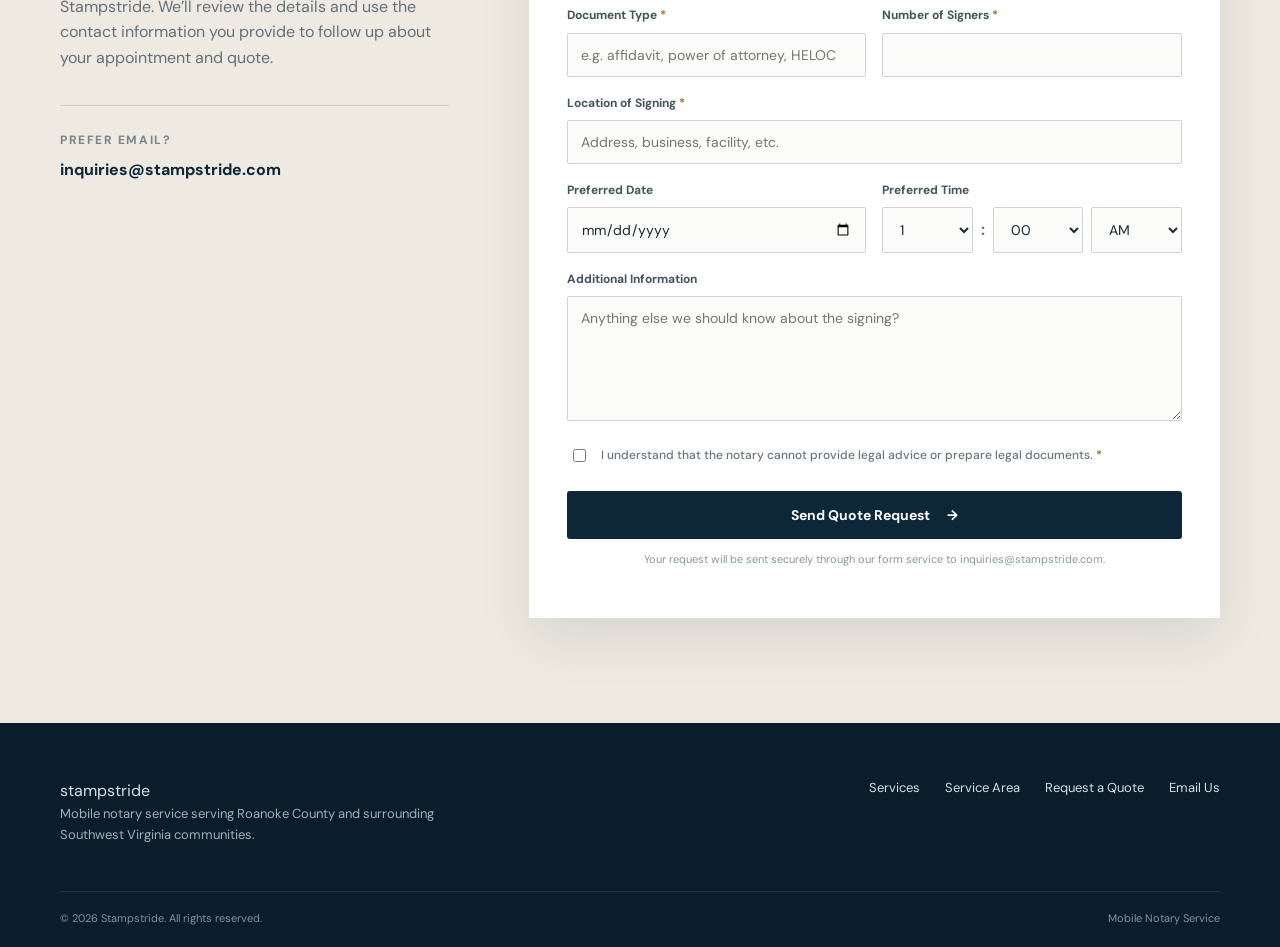
==== commit 786ffeab: "Update services section in index.html" ====
--- a/index.html
+++ b/index.html
@@ -41,7 +41,7 @@
 
     <section class="trust-strip"><div class="container trust-grid"><div><strong>01</strong><span>Tell us what<br>you need</span></div><div><strong>02</strong><span>Receive your<br>quote</span></div><div><strong>03</strong><span>Meet at your<br>location</span></div><div><strong>04</strong><span>Get it<br>notarized</span></div></div></section>
 
-    <section class="section" id="services"><div class="container"><div class="section-heading"><p class="eyebrow">What We Do</p><h2>Notary service<br>without the extra trip.</h2><p>Stampstride dispatches a Notary Public to a location that works for you, making notarization easier to fit into your day.<br>We notarize all these document types and more, at the time and place best suited for you.</p></div><div class="service-grid">
+    <section class="section" id="services"><div class="container"><div class="section-heading"><p class="eyebrow">What We Do</p><h2>Notary service<br>without the extra trip.</h2><p>We notarize all these document types and more, at the time and place best suited for you.</p></div><div class="service-grid">
       <article class="service-card"><span class="service-number"></span><div class="icon">✦</div><h3>Personal Documents</h3><p>Deeds of Gift, Life Estate Deeds, Self-Proving Wills, and Trusts.</p></article>
       <article class="service-card"><span class="service-number"></span><div class="icon">✦</div><h3>Business Documents</h3><p>Background Checks, Promisory Notes, Contracts, and Bills of Sale.</p></article>
       <article class="service-card"><span class="service-number"></span><div class="icon">✦</div><h3>Loan Documents</h3><p>HELOC, VA Loans, FHA Loans, and Mortgage Modifications.</p></article>
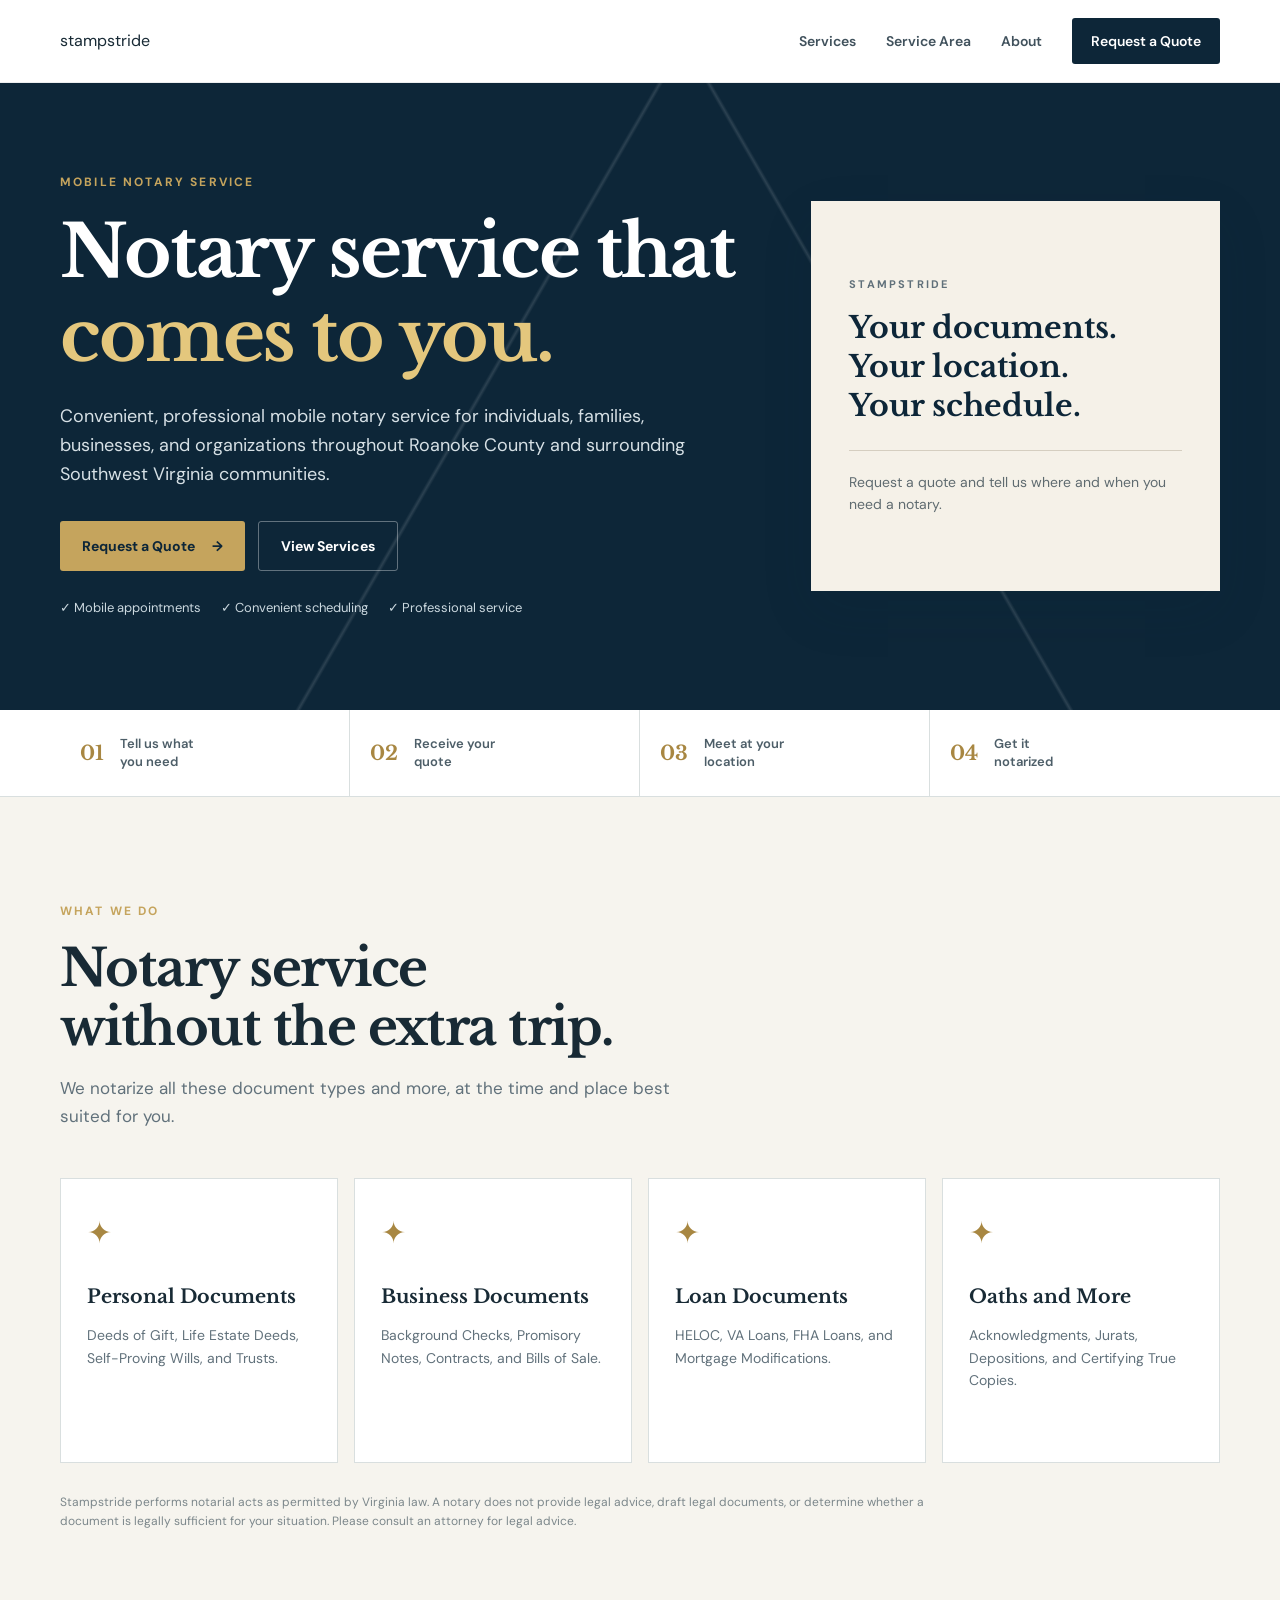
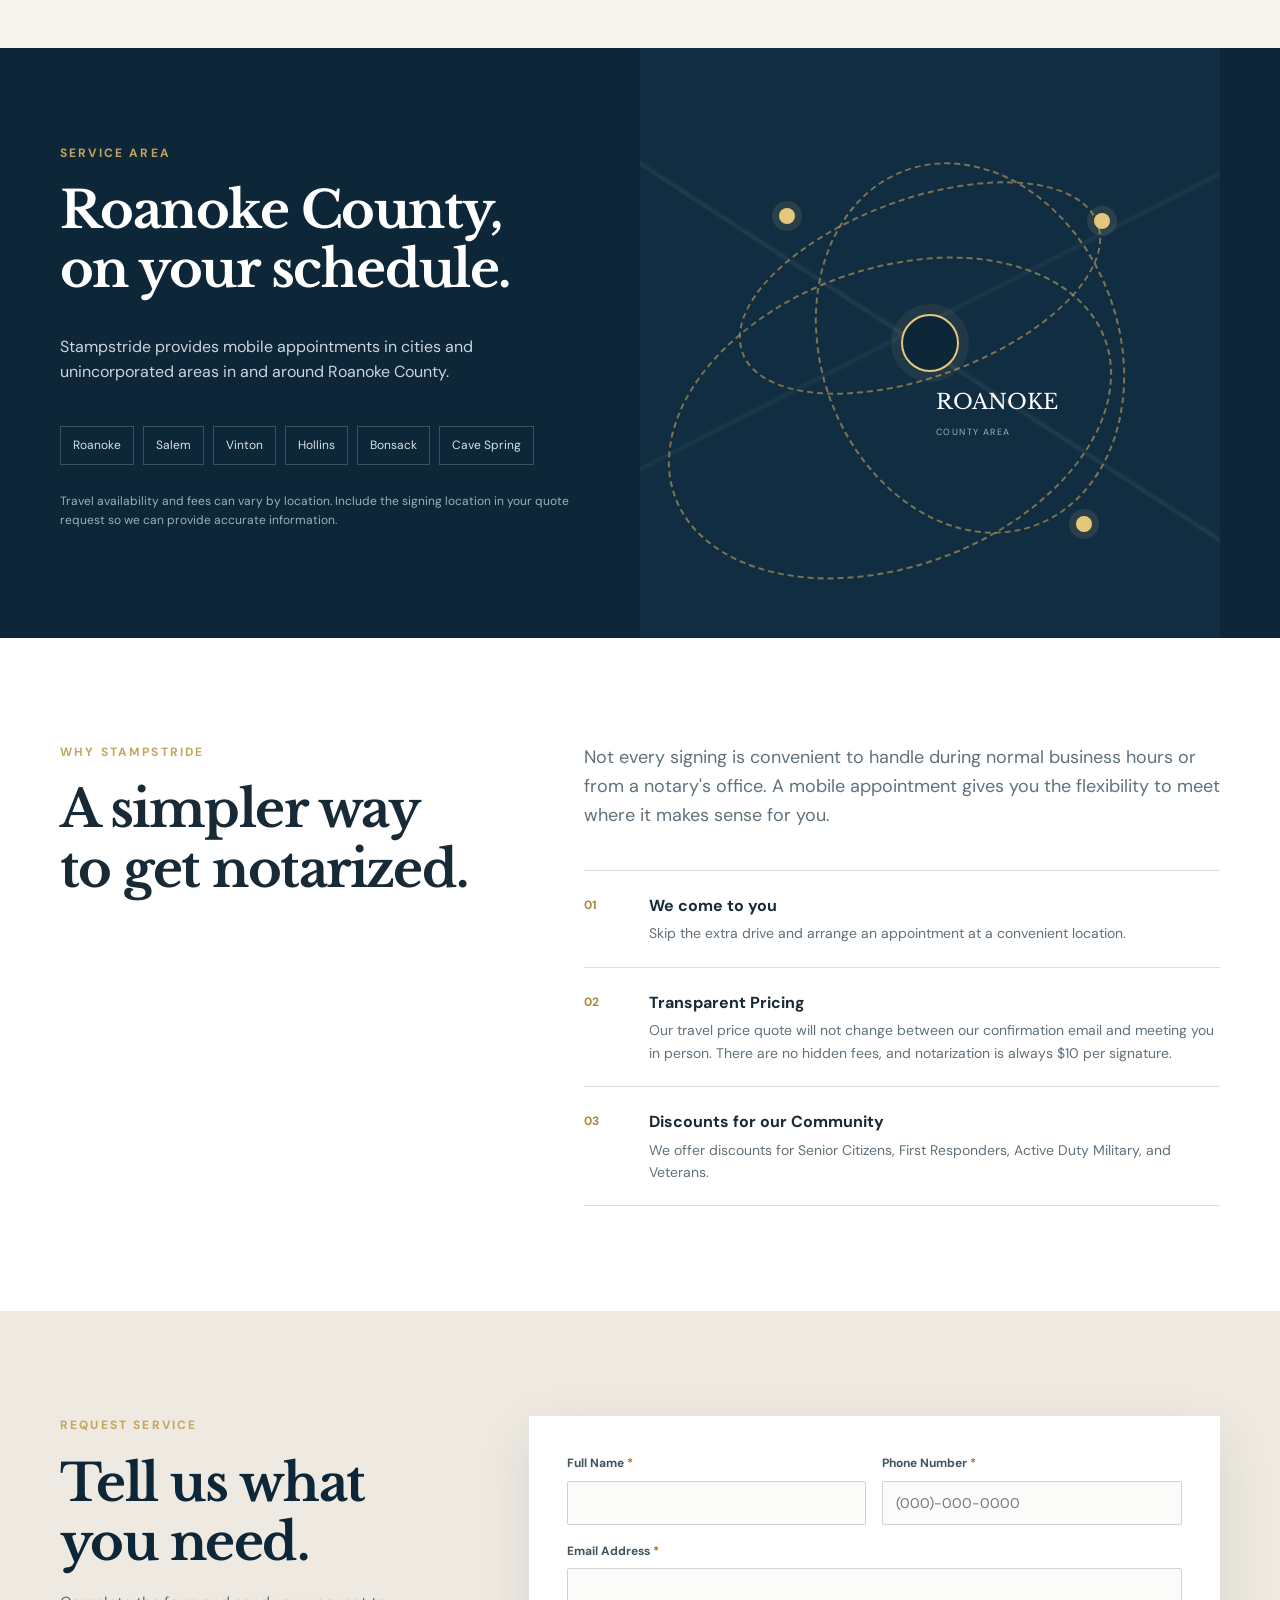
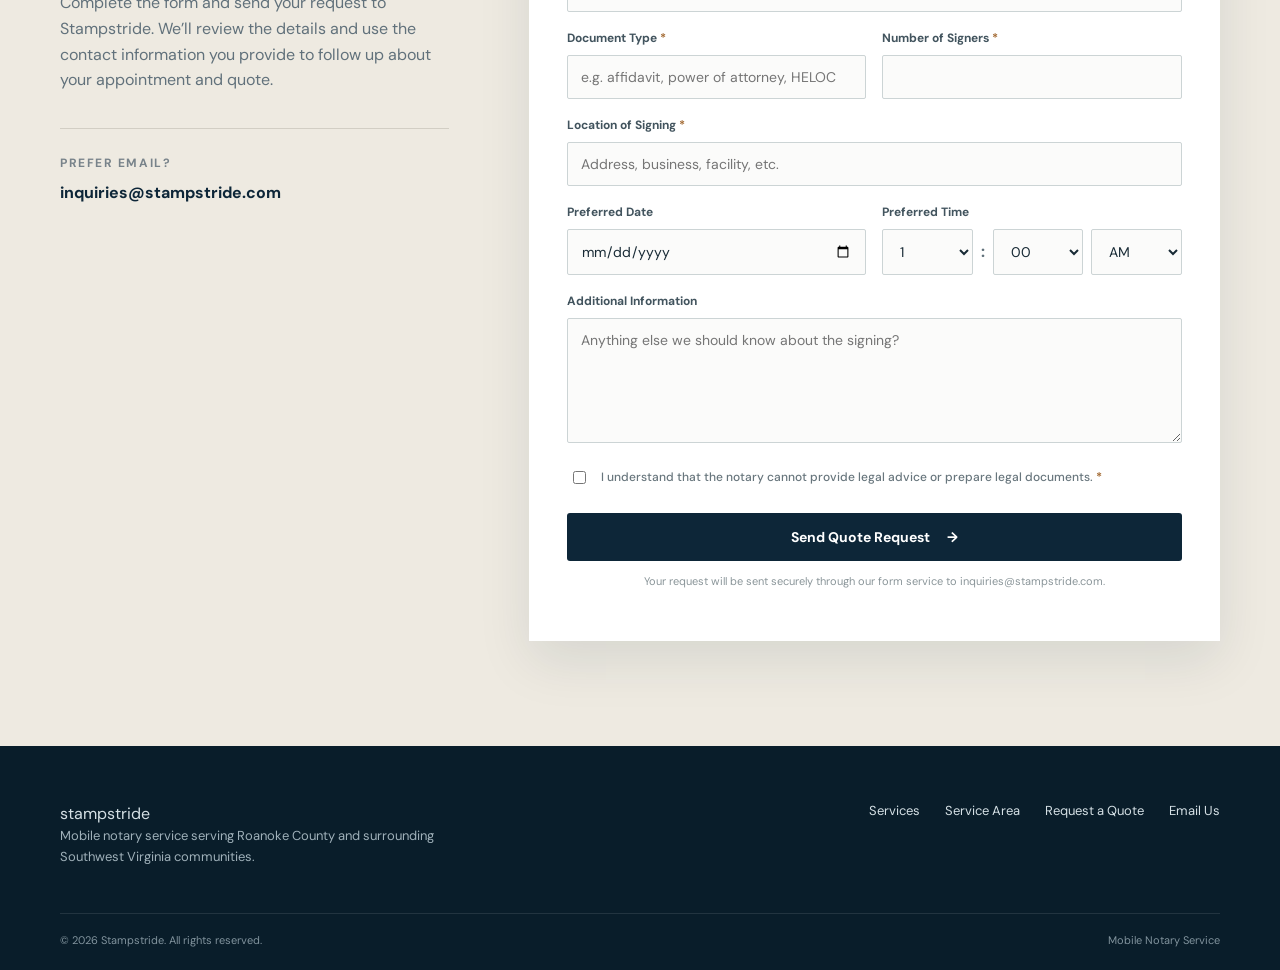
==== commit 110da676: "Update index.html" ====
--- a/index.html
+++ b/index.html
@@ -50,7 +50,7 @@
 
     <section class="split-section" id="service-area"><div class="container split-grid"><div class="area-panel"><p class="eyebrow">Service Area</p><h2>Roanoke County,<br>on your schedule.</h2><p>Stampstride provides mobile appointments in cities and unincorporated areas in and around Roanoke County.</p><div class="area-list"><span>Roanoke</span><span>Salem</span><span>Vinton</span><span>Hollins</span><span>Bonsack</span><span>Cave Spring</span></div><p class="small-note">Travel availability and fees can vary by location. Include the signing location in your quote request so we can provide accurate information.</p></div><div class="area-visual"><div class="route route-one"></div><div class="route route-two"></div><div class="route route-three"></div><div class="map-pin pin-main" aria-hidden="true"></div><div class="map-pin pin-one"></div><div class="map-pin pin-two"></div><div class="map-pin pin-three"></div><div class="map-label">ROANOKE<br><small>COUNTY AREA</small></div></div></div></section>
 
-    <section class="section about-section" id="about"><div class="container about-grid"><div><p class="eyebrow">Why Stampstride</p><h2>A simpler way<br>to get notarized.</h2></div><div class="about-copy"><p>Not every signing is convenient to handle during normal business hours or from a notary's office. A mobile appointment gives you the flexibility to meet where it makes sense for you.</p><div class="feature-list"><div><span>01</span><div><h3>We come to you</h3><p>Skip the extra drive and arrange an appointment at a convenient location.</p></div></div><div><span>02</span><div><h3>Clear quote requests</h3><p>Tell us the document, location, and signing details so we can respond with the information you need.</p></div></div><div><span>03</span><div><h3>Professional appointment</h3><p>Arrive prepared with the information needed for the requested notarial service.</p></div></div></div></div></div></section>
+    <section class="section about-section" id="about"><div class="container about-grid"><div><p class="eyebrow">Why Stampstride</p><h2>A simpler way<br>to get notarized.</h2></div><div class="about-copy"><p>Not every signing is convenient to handle during normal business hours or from a notary's office. A mobile appointment gives you the flexibility to meet where it makes sense for you.</p><div class="feature-list"><div><span>01</span><div><h3>We come to you</h3><p>Skip the extra drive and arrange an appointment at a convenient location.</p></div></div><div><span>02</span><div><h3>Transparent Pricing</h3><p>Our travel price quote will not change between our confirmation email and meeting you in person. There are no hidden fees, and notarization is always $10 per signature.</p></div></div><div><span>03</span><div><h3>Discounts for our Community</h3><p>We offer discounts for Senior Citizens, First Responders, Active Duty Military, and Veterans.</p></div></div></div></div></div></section>
 
     <section class="quote-section" id="quote"><div class="container quote-grid"><div class="quote-intro"><p class="eyebrow">Request Service</p><h2>Tell us what<br>you need.</h2><p>Complete the form and send your request to Stampstride. We’ll review the details and use the contact information you provide to follow up about your appointment and quote.</p><div class="direct-contact"><p>Prefer email?</p><a href="mailto:inquiries@stampstride.com?subject=Notary%20Service%20Request">inquiries@stampstride.com</a></div></div>
       <form class="quote-form" action="https://formspree.io/f/YOUR_FORMSPREE_FORM_ID" method="POST"><input type="hidden" name="_subject" value="New Stampstride Notary Quote Request"><input type="hidden" name="_cc" value=""><input type="hidden" name="_template" value="table"><input type="hidden" name="_next" value="https://stampstride.com/thank-you.html"><input type="text" name="_gotcha" class="honeypot" tabindex="-1" autocomplete="off">
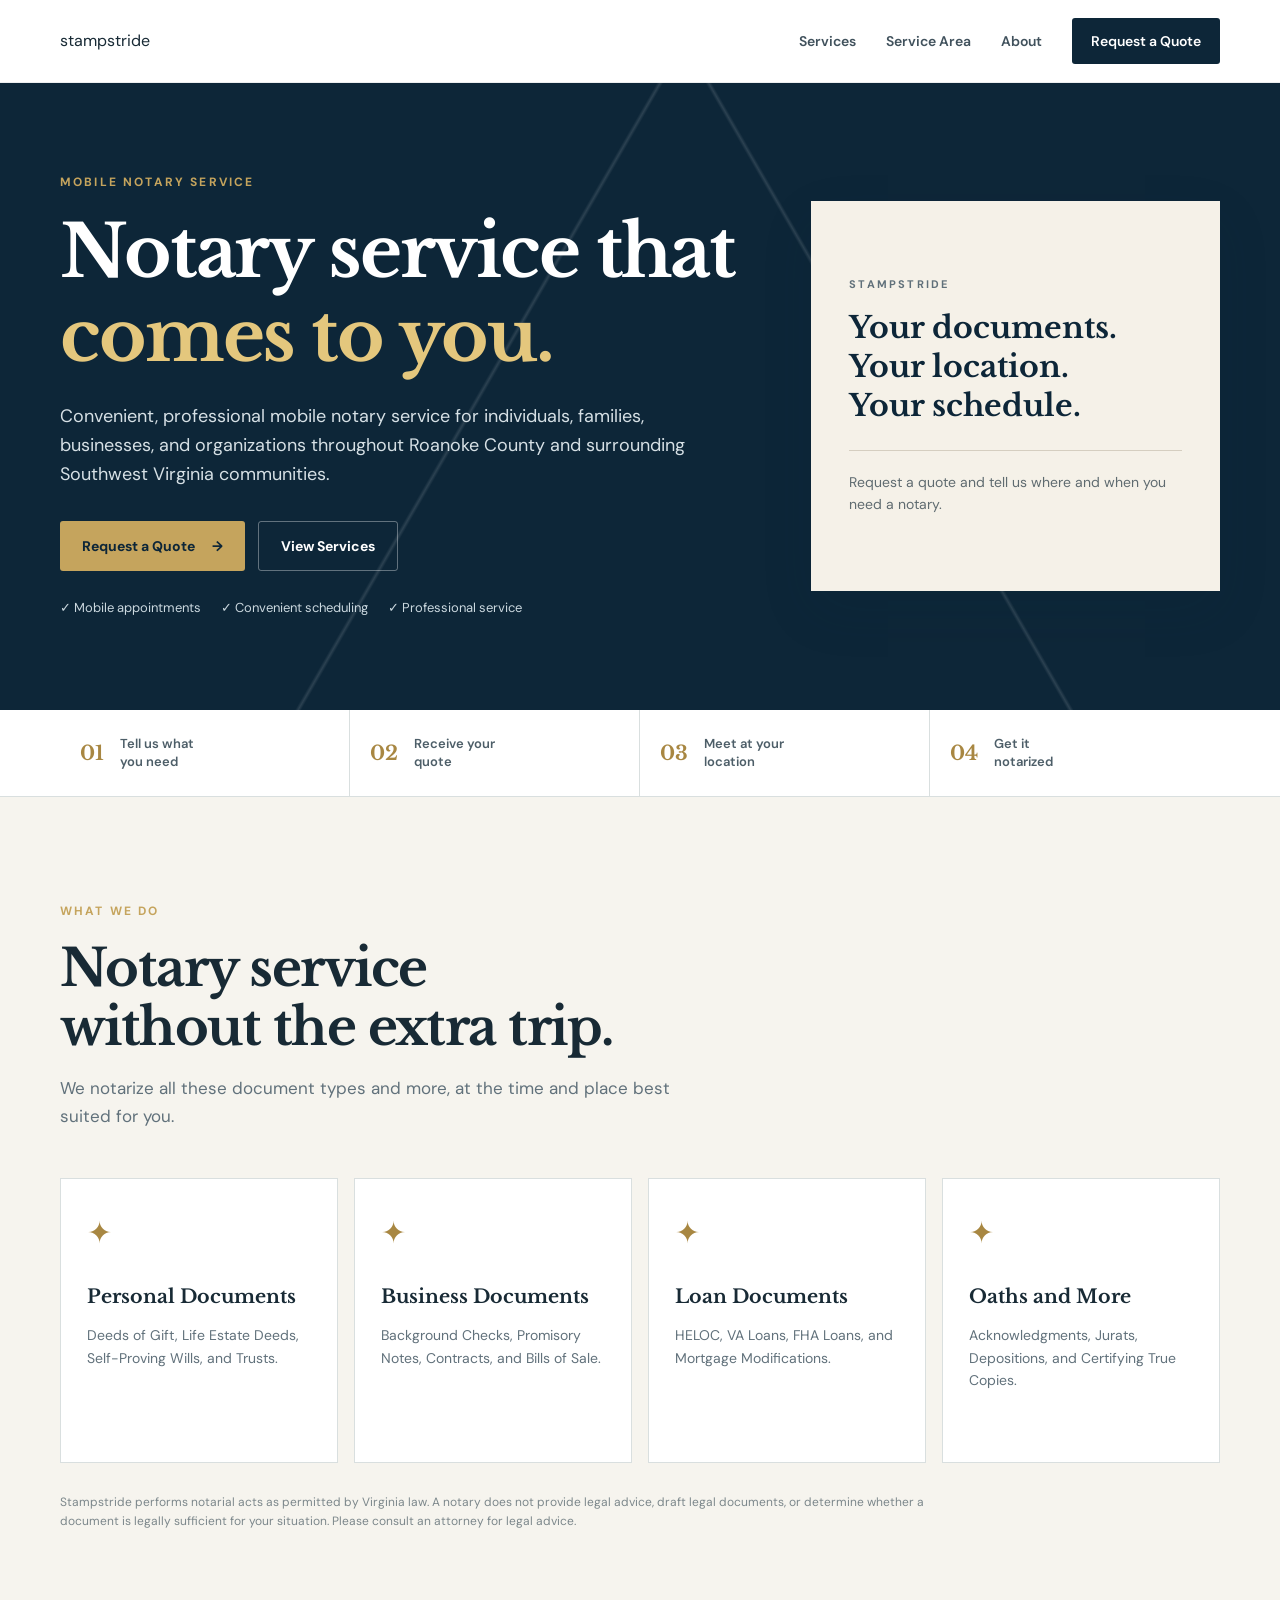
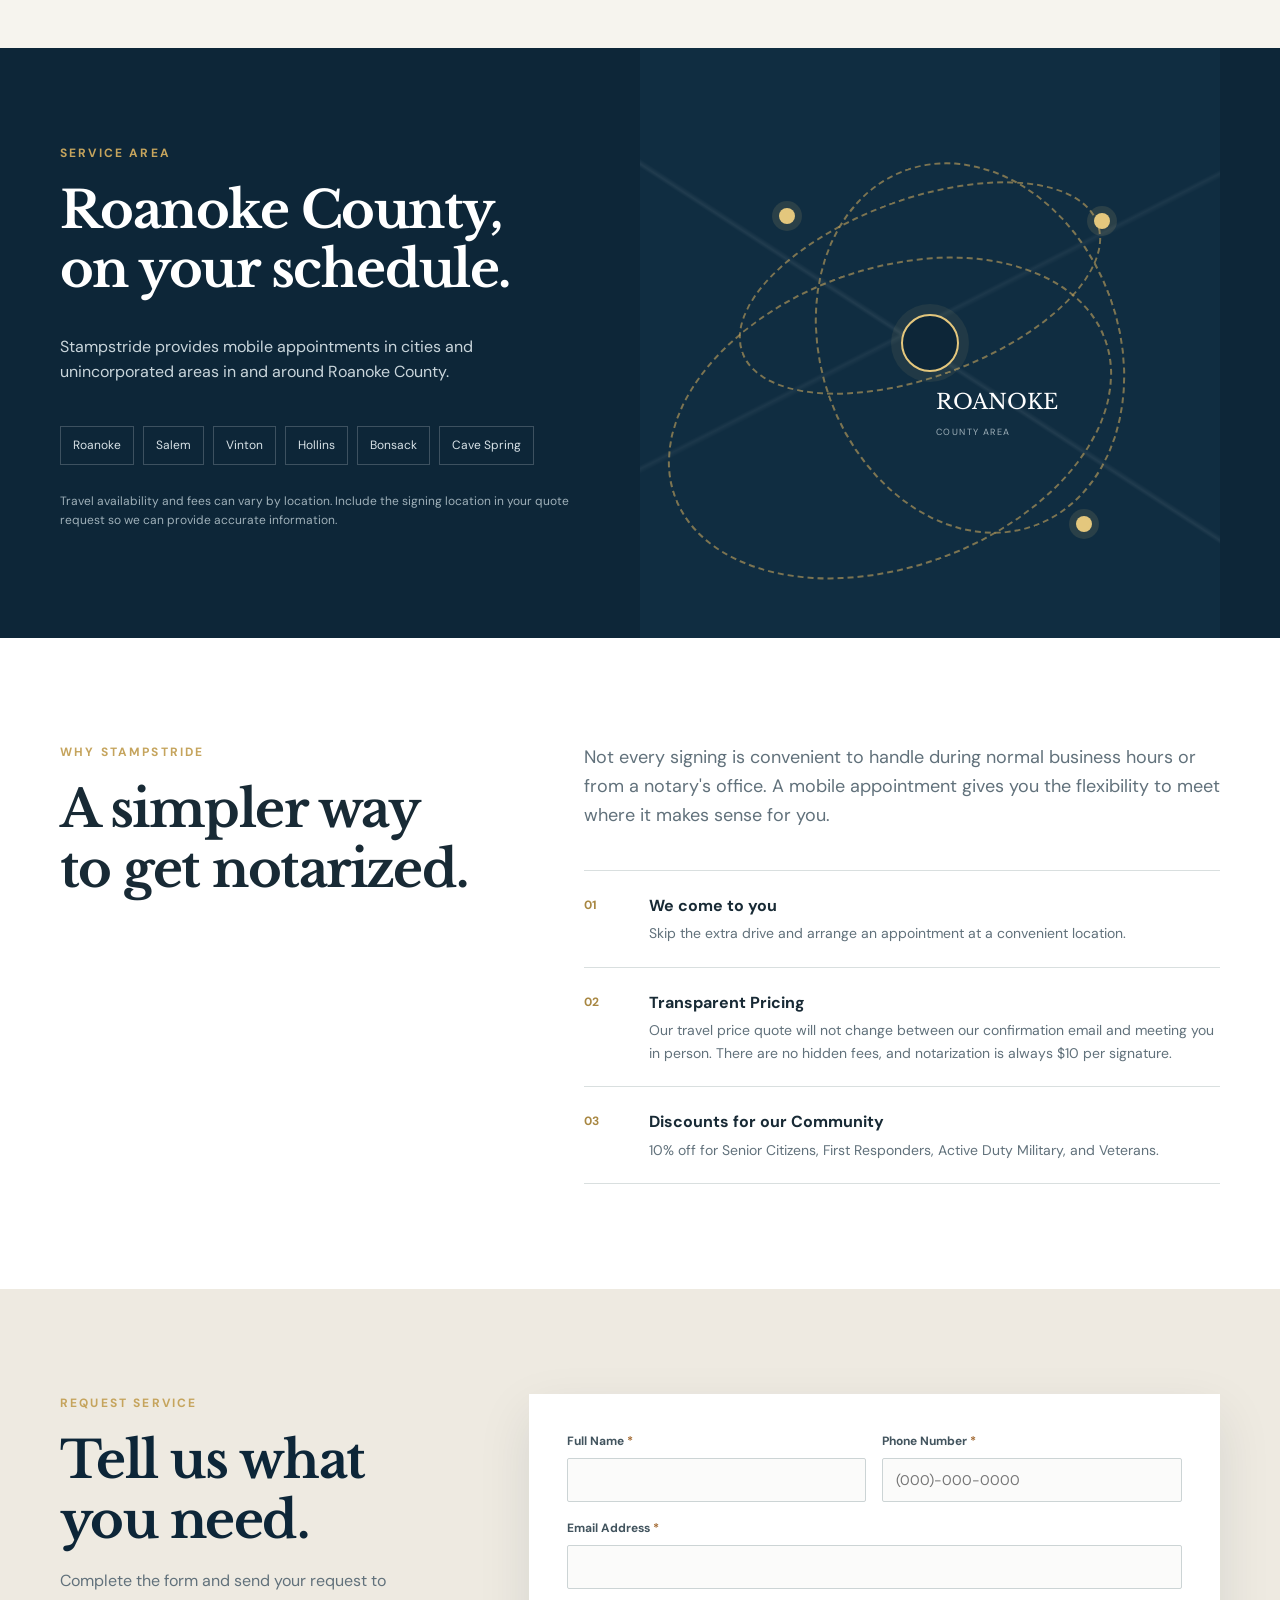
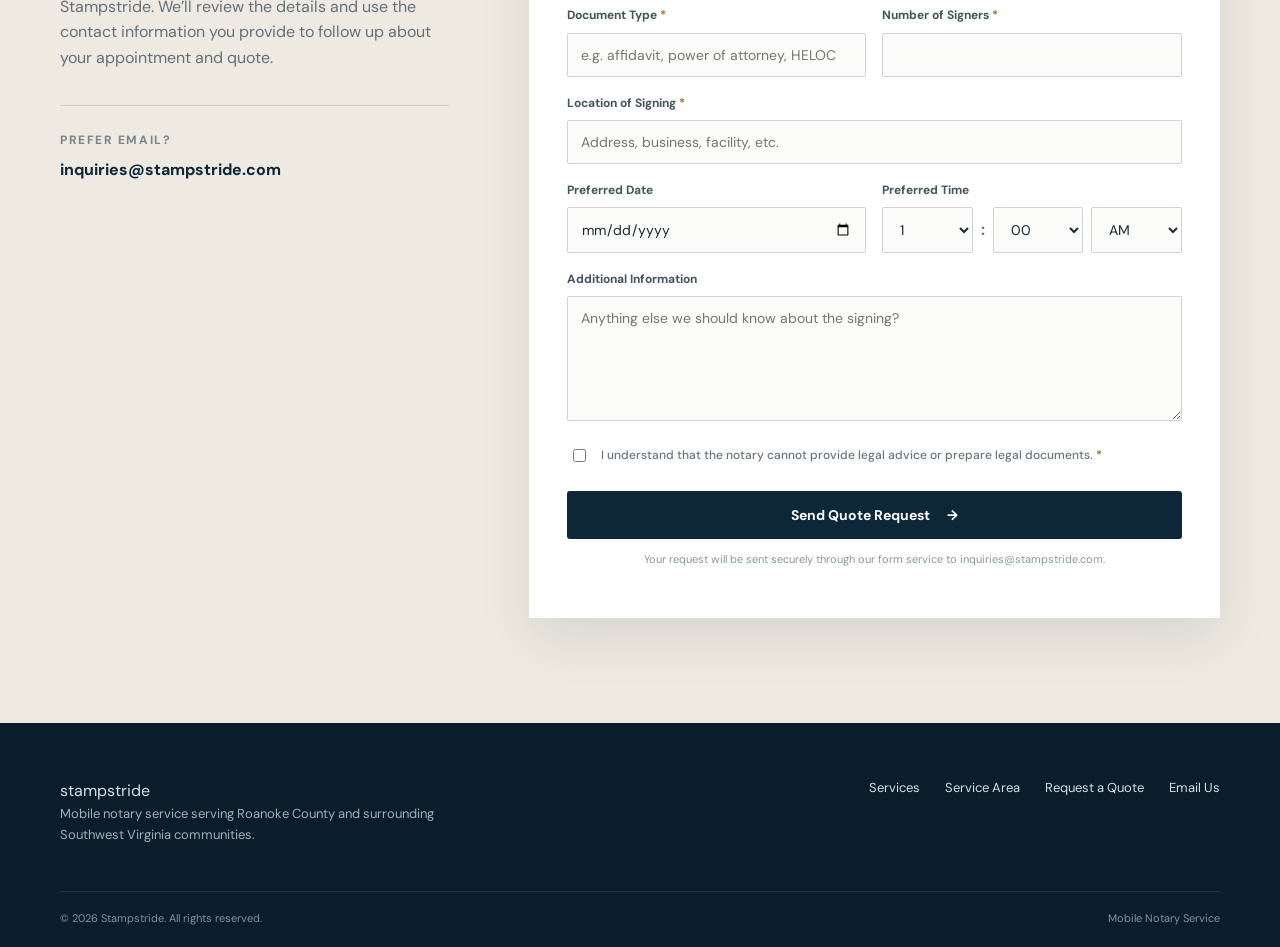
==== commit bf540817: "Clarify discounts for community in about section Updated the discounts section to specify a 10% disc" ====
--- a/index.html
+++ b/index.html
@@ -50,7 +50,7 @@
 
     <section class="split-section" id="service-area"><div class="container split-grid"><div class="area-panel"><p class="eyebrow">Service Area</p><h2>Roanoke County,<br>on your schedule.</h2><p>Stampstride provides mobile appointments in cities and unincorporated areas in and around Roanoke County.</p><div class="area-list"><span>Roanoke</span><span>Salem</span><span>Vinton</span><span>Hollins</span><span>Bonsack</span><span>Cave Spring</span></div><p class="small-note">Travel availability and fees can vary by location. Include the signing location in your quote request so we can provide accurate information.</p></div><div class="area-visual"><div class="route route-one"></div><div class="route route-two"></div><div class="route route-three"></div><div class="map-pin pin-main" aria-hidden="true"></div><div class="map-pin pin-one"></div><div class="map-pin pin-two"></div><div class="map-pin pin-three"></div><div class="map-label">ROANOKE<br><small>COUNTY AREA</small></div></div></div></section>
 
-    <section class="section about-section" id="about"><div class="container about-grid"><div><p class="eyebrow">Why Stampstride</p><h2>A simpler way<br>to get notarized.</h2></div><div class="about-copy"><p>Not every signing is convenient to handle during normal business hours or from a notary's office. A mobile appointment gives you the flexibility to meet where it makes sense for you.</p><div class="feature-list"><div><span>01</span><div><h3>We come to you</h3><p>Skip the extra drive and arrange an appointment at a convenient location.</p></div></div><div><span>02</span><div><h3>Transparent Pricing</h3><p>Our travel price quote will not change between our confirmation email and meeting you in person. There are no hidden fees, and notarization is always $10 per signature.</p></div></div><div><span>03</span><div><h3>Discounts for our Community</h3><p>We offer discounts for Senior Citizens, First Responders, Active Duty Military, and Veterans.</p></div></div></div></div></div></section>
+    <section class="section about-section" id="about"><div class="container about-grid"><div><p class="eyebrow">Why Stampstride</p><h2>A simpler way<br>to get notarized.</h2></div><div class="about-copy"><p>Not every signing is convenient to handle during normal business hours or from a notary's office. A mobile appointment gives you the flexibility to meet where it makes sense for you.</p><div class="feature-list"><div><span>01</span><div><h3>We come to you</h3><p>Skip the extra drive and arrange an appointment at a convenient location.</p></div></div><div><span>02</span><div><h3>Transparent Pricing</h3><p>Our travel price quote will not change between our confirmation email and meeting you in person. There are no hidden fees, and notarization is always $10 per signature.</p></div></div><div><span>03</span><div><h3>Discounts for our Community</h3><p>10% off for Senior Citizens, First Responders, Active Duty Military, and Veterans.</p></div></div></div></div></div></section>
 
     <section class="quote-section" id="quote"><div class="container quote-grid"><div class="quote-intro"><p class="eyebrow">Request Service</p><h2>Tell us what<br>you need.</h2><p>Complete the form and send your request to Stampstride. We’ll review the details and use the contact information you provide to follow up about your appointment and quote.</p><div class="direct-contact"><p>Prefer email?</p><a href="mailto:inquiries@stampstride.com?subject=Notary%20Service%20Request">inquiries@stampstride.com</a></div></div>
       <form class="quote-form" action="https://formspree.io/f/YOUR_FORMSPREE_FORM_ID" method="POST"><input type="hidden" name="_subject" value="New Stampstride Notary Quote Request"><input type="hidden" name="_cc" value=""><input type="hidden" name="_template" value="table"><input type="hidden" name="_next" value="https://stampstride.com/thank-you.html"><input type="text" name="_gotcha" class="honeypot" tabindex="-1" autocomplete="off">
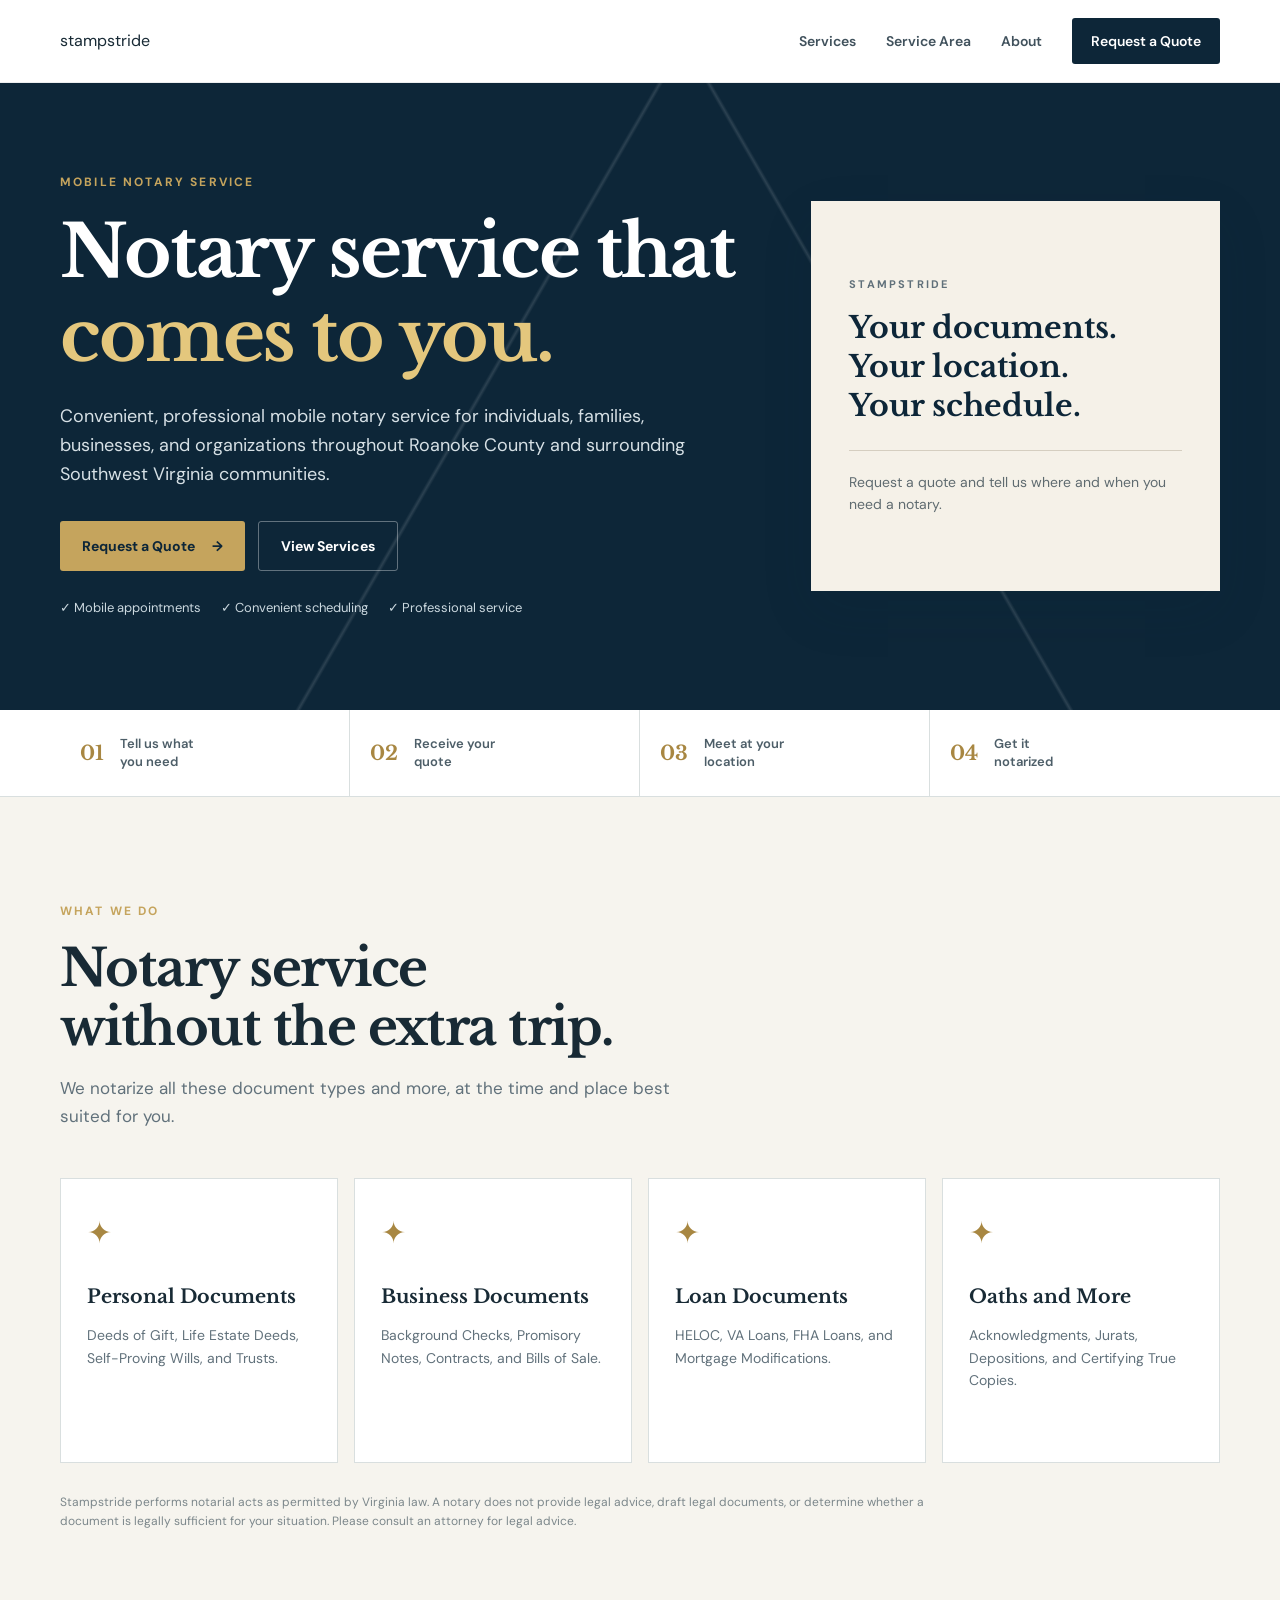
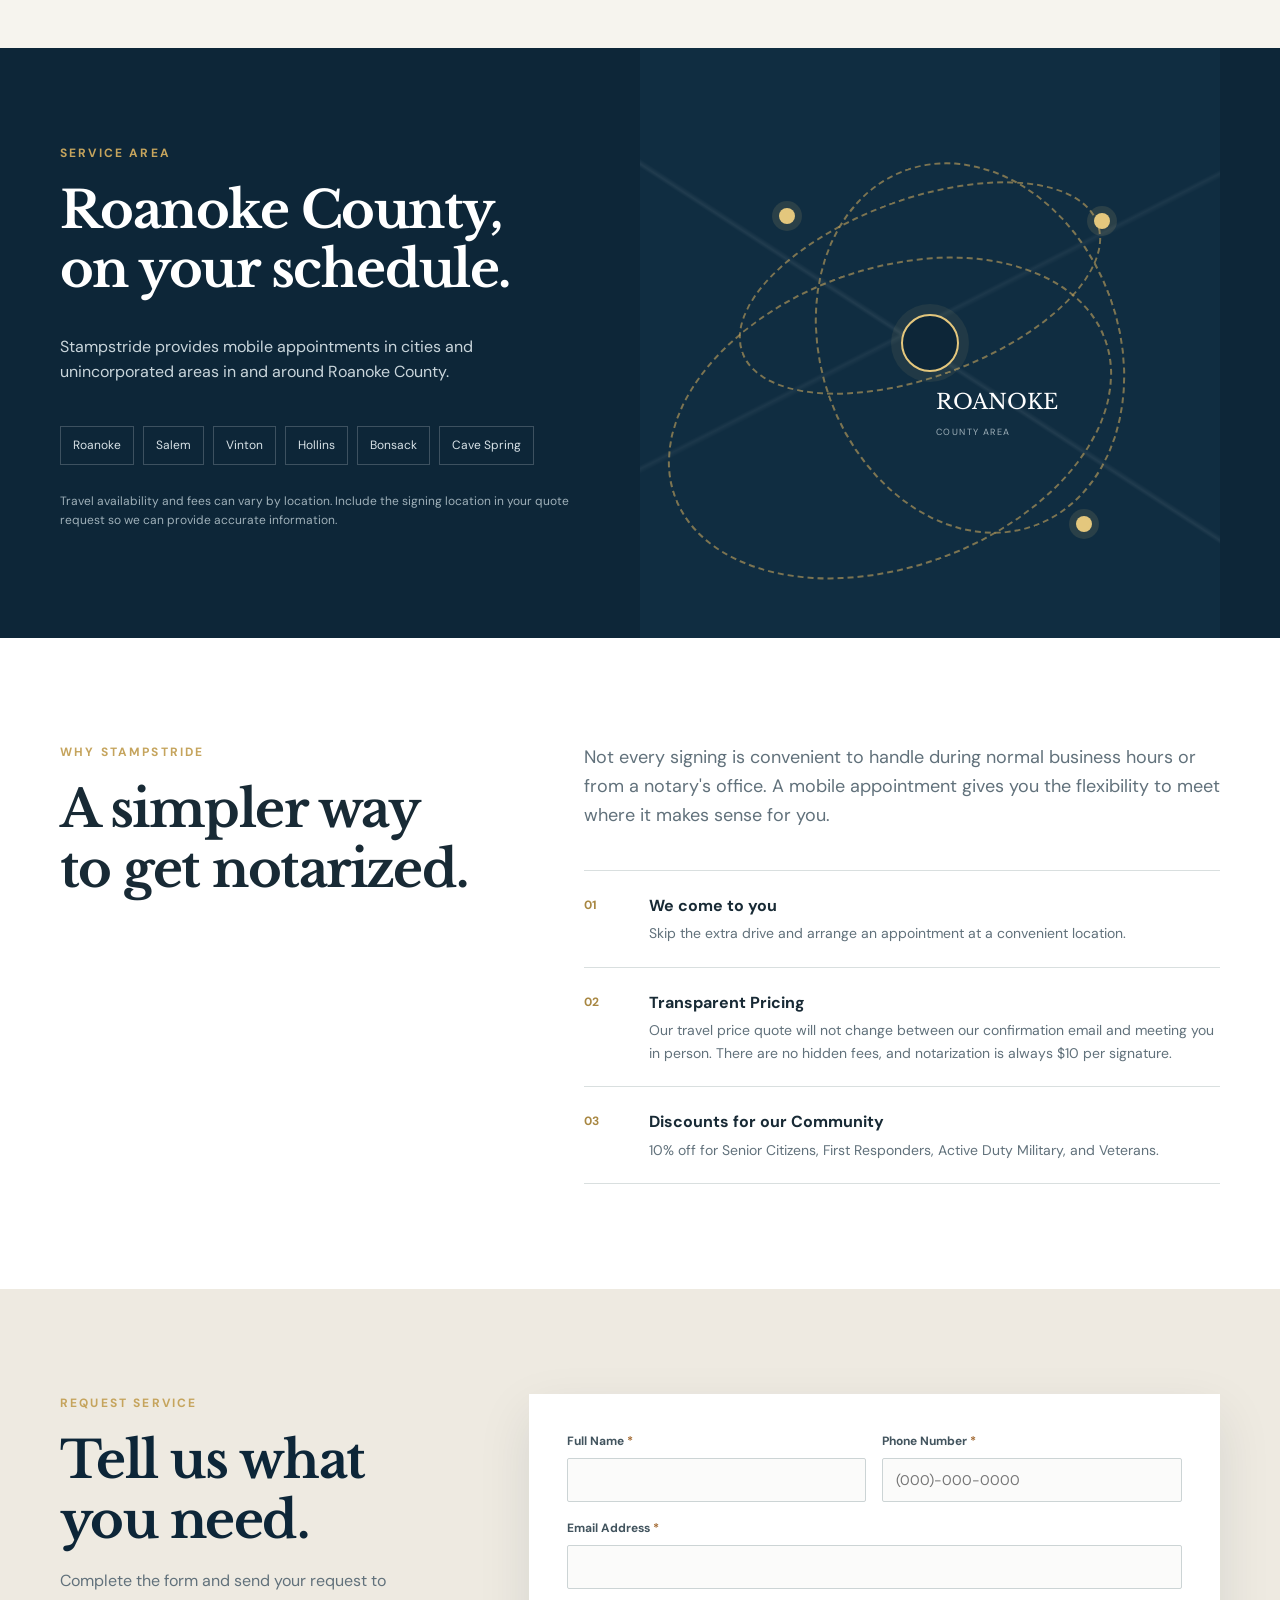
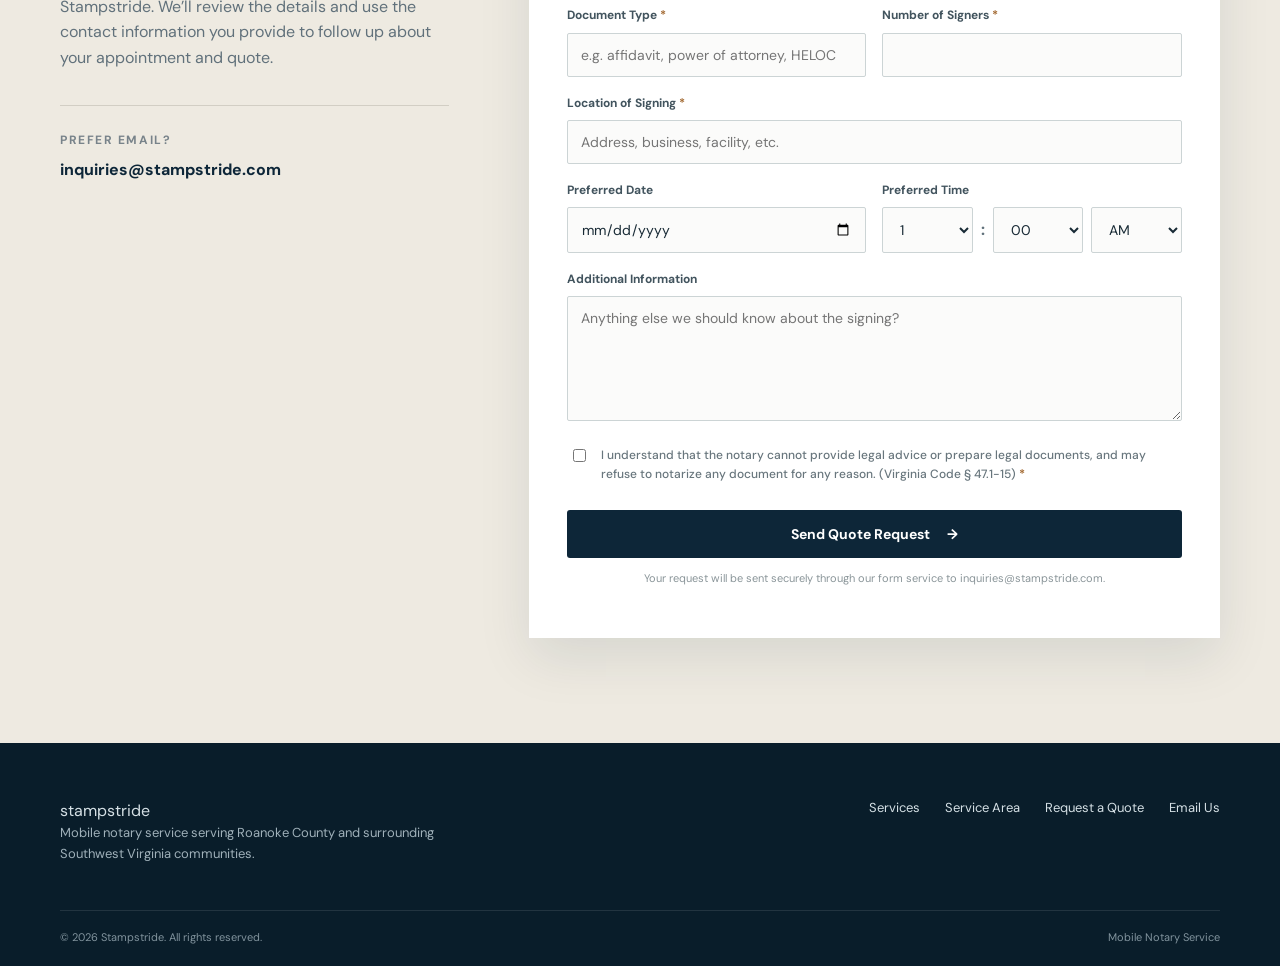
==== commit c094b38c: "Revise notary consent checkbox message Updated consent checkbox text to include legal disclaimer." ====
--- a/index.html
+++ b/index.html
@@ -60,7 +60,7 @@
         <label><span>Location of Signing <b>*</b></span><input type="text" name="signing_location" placeholder="Address, business, facility, etc." autocomplete="street-address" required></label>
         <div class="form-row"><label><span>Preferred Date</span><input type="date" name="preferred_date"></label><label><span>Preferred Time</span><input type="text" name="preferred_time" placeholder="e.g. 2:00 PM"></label></div>
         <label><span>Additional Information</span><textarea name="additional_information" rows="5" placeholder="Anything else we should know about the signing?"></textarea></label>
-        <div class="form-consent"><label class="check-label"><input type="checkbox" name="understand_notary" value="Yes" required><span>I understand that the notary cannot provide legal advice or prepare legal documents. <b>*</b></span></label></div>
+        <div class="form-consent"><label class="check-label"><input type="checkbox" name="understand_notary" value="Yes" required><span>I understand that the notary cannot provide legal advice or prepare legal documents, and may refuse to notarize any document for any reason. (Virginia Code § 47.1-15) <b>*</b></span></label></div>
         <button class="button button-submit" type="submit">Send Quote Request <span>→</span></button><p class="form-footnote">Your request will be sent securely through our form service to inquiries@stampstride.com.</p><div class="form-status" role="status" aria-live="polite"></div>
       </form></div></section>
   </main>
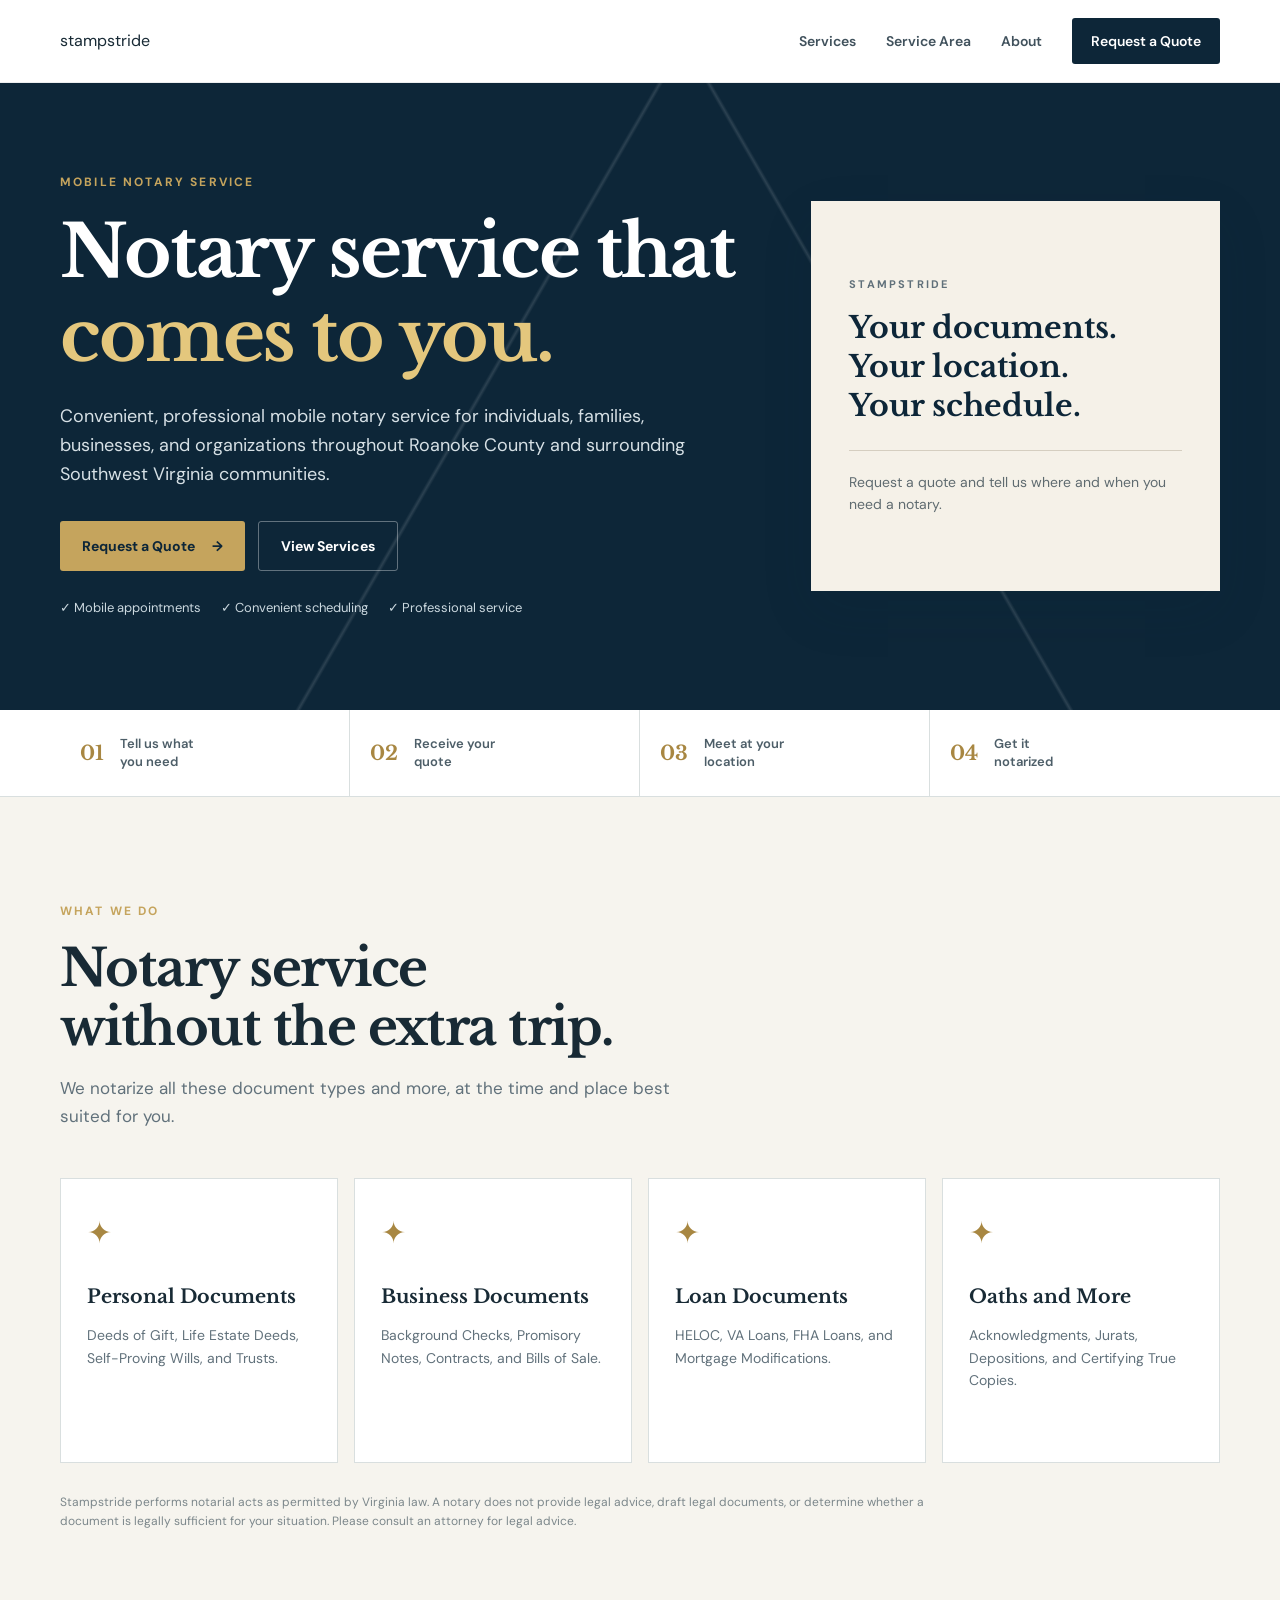
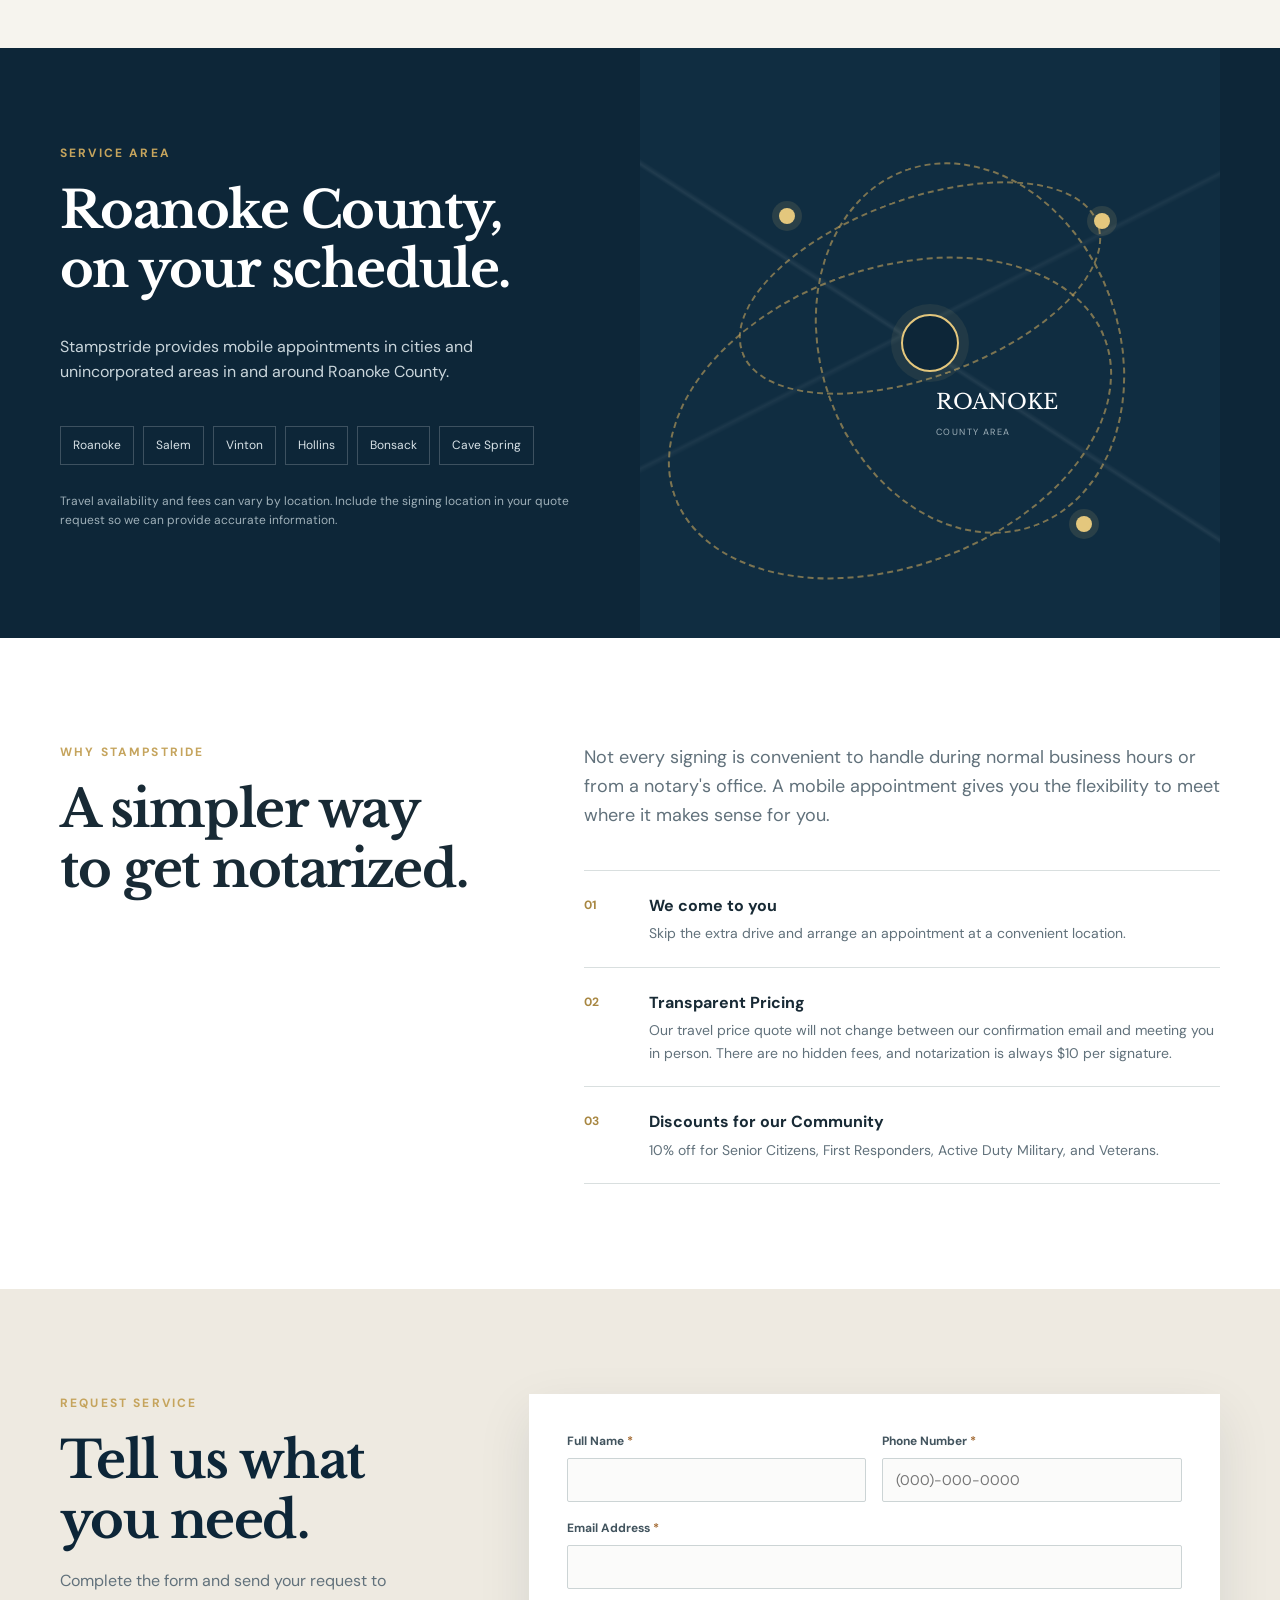
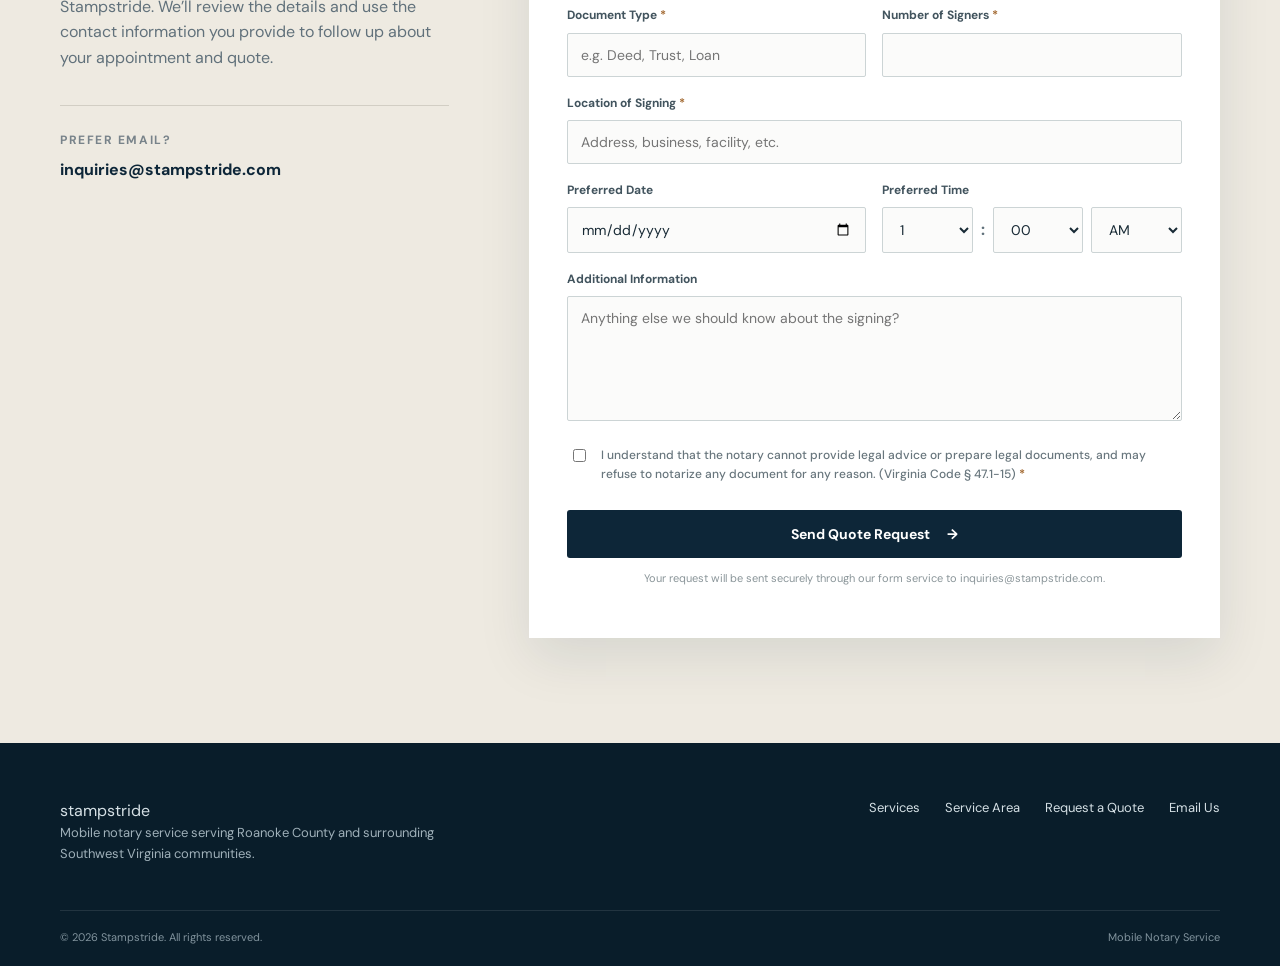
==== commit f6ff4ec9: "Update document type and placeholder in form" ====
--- a/index.html
+++ b/index.html
@@ -56,7 +56,7 @@
       <form class="quote-form" action="https://formspree.io/f/YOUR_FORMSPREE_FORM_ID" method="POST"><input type="hidden" name="_subject" value="New Stampstride Notary Quote Request"><input type="hidden" name="_cc" value=""><input type="hidden" name="_template" value="table"><input type="hidden" name="_next" value="https://stampstride.com/thank-you.html"><input type="text" name="_gotcha" class="honeypot" tabindex="-1" autocomplete="off">
         <div class="form-row"><label><span>Full Name <b>*</b></span><input type="text" name="name" autocomplete="name" required></label><label><span>Phone Number <b>*</b></span><input type="tel" name="phone" autocomplete="tel" required></label></div>
         <label><span>Email Address <b>*</b></span><input type="email" name="email" autocomplete="email" required></label>
-        <div class="form-row"><label><span>Document Type <b>*</b></span><input type="text" name="document_type" placeholder="e.g. affidavit, power of attorney, HELOC" required></label><label><span>Number of Signers <b>*</b></span><input type="number" name="number_of_signers" min="1" max="50" required></label></div>
+        <div class="form-row"><label><span>Document Type <b>*</b></span><input type="text" name="document_type" placeholder="e.g. Deed, Trust, Loan" required></label><label><span>Number of Signers <b>*</b></span><input type="number" name="number_of_signers" min="1" max="50" required></label></div>
         <label><span>Location of Signing <b>*</b></span><input type="text" name="signing_location" placeholder="Address, business, facility, etc." autocomplete="street-address" required></label>
         <div class="form-row"><label><span>Preferred Date</span><input type="date" name="preferred_date"></label><label><span>Preferred Time</span><input type="text" name="preferred_time" placeholder="e.g. 2:00 PM"></label></div>
         <label><span>Additional Information</span><textarea name="additional_information" rows="5" placeholder="Anything else we should know about the signing?"></textarea></label>
